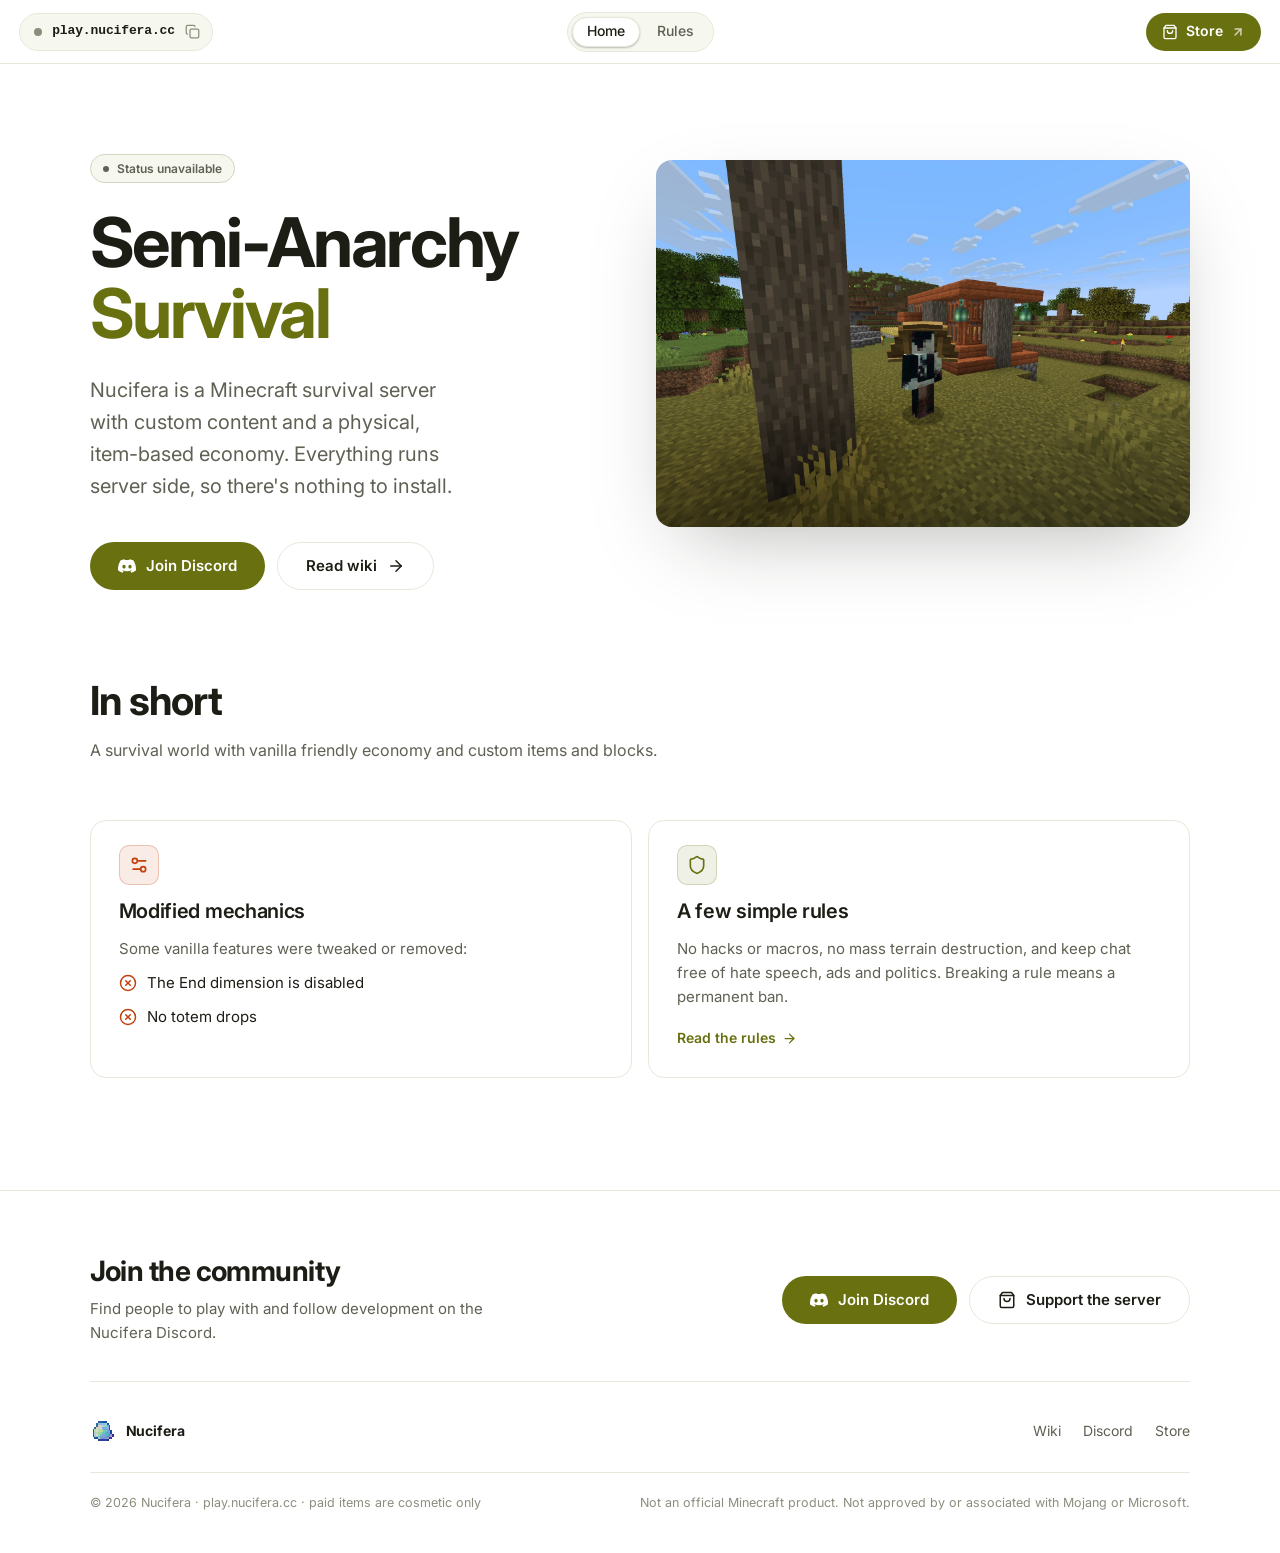
==== index.html @ 4e9f2fb1 "fixed css and js directories" ====
<!DOCTYPE html>
<html lang="en">
<head>
  <meta charset="utf-8">
  <meta name="viewport" content="width=device-width, initial-scale=1">
  <title>Nucifera | Semi-anarchy survival Minecraft server</title>
  <meta name="description" content="Nucifera is a survival semi-anarchy Minecraft server with custom content and a physical item based economy. Join at play.nucifera.cc">
  <meta name="theme-color" media="(prefers-color-scheme: dark)" content="#0b0b0b">
  <meta name="theme-color" media="(prefers-color-scheme: light)" content="#ffffff">
  <meta property="og:title" content="Nucifera | Semi-anarchy survival">
  <meta property="og:description" content="Survival semi-anarchy server with custom content and physical item based economy. play.nucifera.cc">
  <meta property="og:type" content="website">
  <meta property="og:image" content="assets/img/banner.jpg">
  <meta name="twitter:card" content="summary_large_image">
  <link rel="icon" type="image/png" href="assets/img/favicon.png">
  <link rel="preconnect" href="https://fonts.googleapis.com">
  <link rel="preconnect" href="https://fonts.gstatic.com" crossorigin>
  <link rel="stylesheet" href="https://fonts.googleapis.com/css2?family=Inter:wght@400;500;600;700&display=swap">
  <link rel="stylesheet" href="style.css">
</head>
<body>
  <a class="skip-link" href="#main">Skip to content</a>

  <header class="nav">
    <div class="nav-inner">
      <div class="nav-left">
        <button class="ip-btn" type="button" data-copy-ip aria-label="Copy server IP: play.nucifera.cc" title="Click to copy">
          <span class="status-dot" data-server-state aria-hidden="true"></span>
          <span>play.nucifera.cc</span>
          <svg class="icon copy-icon" data-icon-copy viewBox="0 0 24 24" fill="none" stroke="currentColor" stroke-width="2" stroke-linecap="round" stroke-linejoin="round" aria-hidden="true"><rect width="14" height="14" x="8" y="8" rx="2"/><path d="M4 16c-1.1 0-2-.9-2-2V4c0-1.1.9-2 2-2h10c1.1 0 2 .9 2 2"/></svg>
          <svg class="icon copy-icon" data-icon-check hidden viewBox="0 0 24 24" fill="none" stroke="currentColor" stroke-width="2.5" stroke-linecap="round" stroke-linejoin="round" aria-hidden="true"><path d="M20 6 9 17l-5-5"/></svg>
        </button>
      </div>
      <nav class="nav-links" aria-label="Main">
        <a href="index.html" aria-current="page">Home</a>
        <a href="rules.html">Rules</a>
      </nav>
      <div class="nav-right">
        <a class="store-btn" href="https://nucifera.craftingstore.net/" target="_blank" rel="noopener" aria-label="Store (opens in a new tab)">
          <svg class="icon" viewBox="0 0 24 24" fill="none" stroke="currentColor" stroke-width="2" stroke-linecap="round" stroke-linejoin="round" aria-hidden="true"><path d="M6 2 3 6v14a2 2 0 0 0 2 2h14a2 2 0 0 0 2-2V6l-3-4Z"/><path d="M3 6h18"/><path d="M16 10a4 4 0 0 1-8 0"/></svg>
          <span class="label">Store</span>
          <svg class="icon ext" viewBox="0 0 24 24" fill="none" stroke="currentColor" stroke-width="2.5" stroke-linecap="round" stroke-linejoin="round" aria-hidden="true"><path d="M7 7h10v10"/><path d="M7 17 17 7"/></svg>
        </a>
        <button class="menu-btn" type="button" data-menu-btn aria-expanded="false" aria-controls="mobile-menu" aria-label="Open menu">
          <svg class="icon icon-open" viewBox="0 0 24 24" fill="none" stroke="currentColor" stroke-width="2" stroke-linecap="round" aria-hidden="true"><path d="M4 6h16M4 12h16M4 18h16"/></svg>
          <svg class="icon icon-close" viewBox="0 0 24 24" fill="none" stroke="currentColor" stroke-width="2" stroke-linecap="round" aria-hidden="true"><path d="M18 6 6 18M6 6l12 12"/></svg>
        </button>
      </div>
    </div>
    <nav class="mobile-menu" id="mobile-menu" aria-label="Main" hidden>
      <a href="index.html" aria-current="page">Home</a>
      <a href="rules.html">Rules</a>
      <a href="https://nucifera.craftingstore.net/" target="_blank" rel="noopener">Store <svg class="icon" viewBox="0 0 24 24" fill="none" stroke="currentColor" stroke-width="2.5" stroke-linecap="round" stroke-linejoin="round" aria-hidden="true"><path d="M7 7h10v10"/><path d="M7 17 17 7"/></svg></a>
    </nav>
  </header>

  <main id="main">
    <!-- ============ hero ============ -->
    <section class="hero">
      <div class="grid-bg" aria-hidden="true"></div>
      <div class="hero-inner">
        <div class="hero-copy">
          <span class="badge" data-server-state>
            <span class="dot" aria-hidden="true"></span>
            <span data-status-text>Checking server…</span>
          </span>
          <h1 class="display">
            <span>Semi-Anarchy</span>
            <span class="accent">Survival</span>
          </h1>
          <p class="lead">Nucifera is a Minecraft survival server with custom content and a physical, item-based economy. Everything runs server side, so there's nothing to install.</p>
          <div class="btn-row">
            <a class="btn btn-primary" href="https://discord.gg/Tu2tSyAsXm" target="_blank" rel="noopener">
              <svg class="icon" viewBox="0 0 24 24" fill="currentColor" aria-hidden="true"><path d="M20.317 4.37a19.79 19.79 0 0 0-4.885-1.515.074.074 0 0 0-.079.037c-.21.375-.444.865-.608 1.25a18.27 18.27 0 0 0-5.487 0 12.64 12.64 0 0 0-.617-1.25.077.077 0 0 0-.079-.037A19.74 19.74 0 0 0 3.677 4.37a.07.07 0 0 0-.032.027C.533 9.046-.32 13.58.099 18.057a.082.082 0 0 0 .031.057 19.9 19.9 0 0 0 5.993 3.03.078.078 0 0 0 .084-.028 14.1 14.1 0 0 0 1.226-1.994.076.076 0 0 0-.041-.106 13.1 13.1 0 0 1-1.872-.892.077.077 0 0 1-.008-.128c.126-.094.252-.192.372-.291a.074.074 0 0 1 .078-.01c3.928 1.793 8.18 1.793 12.062 0a.074.074 0 0 1 .078.009c.12.1.246.198.373.292a.077.077 0 0 1-.006.127 12.3 12.3 0 0 1-1.873.892.077.077 0 0 0-.041.107c.36.698.772 1.362 1.225 1.993a.076.076 0 0 0 .084.029 19.84 19.84 0 0 0 6.002-3.03.077.077 0 0 0 .032-.054c.5-5.177-.838-9.674-3.549-13.66a.061.061 0 0 0-.031-.03ZM8.02 15.33c-1.183 0-2.157-1.085-2.157-2.419 0-1.333.956-2.419 2.157-2.419 1.21 0 2.176 1.096 2.157 2.42 0 1.333-.956 2.418-2.157 2.418Zm7.975 0c-1.183 0-2.157-1.085-2.157-2.419 0-1.333.955-2.419 2.157-2.419 1.21 0 2.176 1.096 2.157 2.42 0 1.333-.946 2.418-2.157 2.418Z"/></svg>
              Join Discord
            </a>
            <a class="btn btn-outline" href="https://nucifera.gitbook.io/nucifera">
              Read wiki
              <svg class="icon" viewBox="0 0 24 24" fill="none" stroke="currentColor" stroke-width="2" stroke-linecap="round" stroke-linejoin="round" aria-hidden="true"><path d="M5 12h14"/><path d="m12 5 7 7-7 7"/></svg>
            </a>
          </div>
        </div>

        <div class="hero-visual">
          <figure class="shot">
            <img src="assets/img/glider-showcase.jpg" width="1600" height="783" fetchpriority="high" alt="Custom Nucifera blocks on a grassy hillside: opal ore, a trading portal and mossy logs">
          </figure>
        </div>
      </div>
    </section>

    <!-- ============ explore ============ -->
    <section class="section" style="padding-top:0">
      <div class="container">
        <div class="section-head left">
          <h2>In short</h2>
          <p>A survival world with vanilla friendly economy and custom items and blocks.</p>
        </div>

        <div class="bento">
          <div class="card feature">
            <div class="feature-body">
              <span class="icon-tile danger">
                <svg class="icon" viewBox="0 0 24 24" fill="none" stroke="currentColor" stroke-width="2" stroke-linecap="round" stroke-linejoin="round" aria-hidden="true"><path d="M20 7h-9"/><path d="M14 17H5"/><circle cx="17" cy="17" r="3"/><circle cx="7" cy="7" r="3"/></svg>
              </span>
              <h3>Modified mechanics</h3>
              <p>Some vanilla features were tweaked or removed:</p>
              <ul class="check-list bad">
                <li><svg class="icon" viewBox="0 0 24 24" fill="none" stroke="currentColor" stroke-width="2" stroke-linecap="round" stroke-linejoin="round" aria-hidden="true"><circle cx="12" cy="12" r="10"/><path d="m15 9-6 6"/><path d="m9 9 6 6"/></svg>The End dimension is disabled</li>
                <li><svg class="icon" viewBox="0 0 24 24" fill="none" stroke="currentColor" stroke-width="2" stroke-linecap="round" stroke-linejoin="round" aria-hidden="true"><circle cx="12" cy="12" r="10"/><path d="m15 9-6 6"/><path d="m9 9 6 6"/></svg>No totem drops</li>
              </ul>
            </div>
          </div>

          <a class="card feature" href="rules.html">
            <div class="feature-body">
              <span class="icon-tile">
                <svg class="icon" viewBox="0 0 24 24" fill="none" stroke="currentColor" stroke-width="2" stroke-linecap="round" stroke-linejoin="round" aria-hidden="true"><path d="M20 13c0 5-3.5 7.5-7.66 8.95a1 1 0 0 1-.67-.01C7.5 20.5 4 18 4 13V6a1 1 0 0 1 1-1c2 0 4.5-1.2 6.24-2.72a1.17 1.17 0 0 1 1.52 0C14.51 3.81 17 5 19 5a1 1 0 0 1 1 1z"/></svg>
              </span>
              <h3>A few simple rules</h3>
              <p>No hacks or macros, no mass terrain destruction, and keep chat free of hate speech, ads and politics. Breaking a rule means a permanent ban.</p>
              <span class="text-link">Read the rules <svg class="icon" viewBox="0 0 24 24" fill="none" stroke="currentColor" stroke-width="2" stroke-linecap="round" stroke-linejoin="round" aria-hidden="true"><path d="M5 12h14"/><path d="m12 5 7 7-7 7"/></svg></span>
            </div>
          </a>
        </div>
      </div>
    </section>

  </main>

  <footer class="footer">
    <div class="container">
      <div class="footer-cta">
        <div class="footer-cta-copy">
          <h2>Join the community</h2>
          <p>Find people to play with and follow development on the Nucifera Discord.</p>
        </div>
        <div class="btn-row">
          <a class="btn btn-primary" href="https://discord.gg/Tu2tSyAsXm" target="_blank" rel="noopener">
            <svg class="icon" viewBox="0 0 24 24" fill="currentColor" aria-hidden="true"><path d="M20.317 4.37a19.79 19.79 0 0 0-4.885-1.515.074.074 0 0 0-.079.037c-.21.375-.444.865-.608 1.25a18.27 18.27 0 0 0-5.487 0 12.64 12.64 0 0 0-.617-1.25.077.077 0 0 0-.079-.037A19.74 19.74 0 0 0 3.677 4.37a.07.07 0 0 0-.032.027C.533 9.046-.32 13.58.099 18.057a.082.082 0 0 0 .031.057 19.9 19.9 0 0 0 5.993 3.03.078.078 0 0 0 .084-.028 14.1 14.1 0 0 0 1.226-1.994.076.076 0 0 0-.041-.106 13.1 13.1 0 0 1-1.872-.892.077.077 0 0 1-.008-.128c.126-.094.252-.192.372-.291a.074.074 0 0 1 .078-.01c3.928 1.793 8.18 1.793 12.062 0a.074.074 0 0 1 .078.009c.12.1.246.198.373.292a.077.077 0 0 1-.006.127 12.3 12.3 0 0 1-1.873.892.077.077 0 0 0-.041.107c.36.698.772 1.362 1.225 1.993a.076.076 0 0 0 .084.029 19.84 19.84 0 0 0 6.002-3.03.077.077 0 0 0 .032-.054c.5-5.177-.838-9.674-3.549-13.66a.061.061 0 0 0-.031-.03ZM8.02 15.33c-1.183 0-2.157-1.085-2.157-2.419 0-1.333.956-2.419 2.157-2.419 1.21 0 2.176 1.096 2.157 2.42 0 1.333-.956 2.418-2.157 2.418Zm7.975 0c-1.183 0-2.157-1.085-2.157-2.419 0-1.333.955-2.419 2.157-2.419 1.21 0 2.176 1.096 2.157 2.42 0 1.333-.946 2.418-2.157 2.418Z"/></svg>
            Join Discord
          </a>
          <a class="btn btn-outline" href="https://nucifera.craftingstore.net/" target="_blank" rel="noopener">
            <svg class="icon" viewBox="0 0 24 24" fill="none" stroke="currentColor" stroke-width="2" stroke-linecap="round" stroke-linejoin="round" aria-hidden="true"><path d="M6 2 3 6v14a2 2 0 0 0 2 2h14a2 2 0 0 0 2-2V6l-3-4Z"/><path d="M3 6h18"/><path d="M16 10a4 4 0 0 1-8 0"/></svg>
            Support the server
          </a>
        </div>
      </div>
      <div class="footer-top">
        <a class="brand" href="index.html"><img class="pixel" src="assets/img/logo-160.png" width="26" height="26" alt="">Nucifera</a>
        <nav class="footer-links" aria-label="Footer">
          <a href="https://nucifera.gitbook.io/nucifera" target="_blank" rel="noopener">Wiki</a>
          <a href="https://discord.gg/Tu2tSyAsXm" target="_blank" rel="noopener">Discord</a>
          <a href="https://nucifera.craftingstore.net/" target="_blank" rel="noopener">Store</a>
        </nav>
      </div>
      <div class="footer-bottom">
        <span>© <span data-year>2026</span> Nucifera · play.nucifera.cc · paid items are cosmetic only</span>
        <span>Not an official Minecraft product. Not approved by or associated with Mojang or Microsoft.</span>
      </div>
    </div>
  </footer>

  <script src="script.js" defer></script>
</body>
</html>
---- style.css ----
/* ==========================================================================
   Nucifera — site styles
   Layout language from mangowm.github.io (Fumadocs), palette from the
   Nucifera GitBook wiki (dark: mint #70E6AC, light: blue #346DDB).
   ========================================================================== */

:root {
  color-scheme: dark;

  --bg: #0b0b0b;
  --bg-elev: #111111;
  --card: #131313;
  --muted: #1a1a1a;
  --muted-2: #222222;
  --border: #262626;
  --border-strong: #383838;
  --fg: #ececec;
  --fg-muted: #a3a3a3;
  --fg-subtle: #6e6e6e;

  --primary: #dce670;
  --primary-strong: #aebc3c;
  --primary-fg: #15170a;
  --primary-rgb: 220 230 112;
  --online: #cfe35c;
  --danger: #f4736b;
  --danger-rgb: 244 115 107;

  --radius-sm: 8px;
  --radius: 12px;
  --radius-lg: 16px;
  --nav-h: 64px;
  /* one page margin: used for the left/right gap AND the gap under the navbar,
     so the top and left margins are always identical */
  --page-margin: clamp(20px, 7vw, 104px);
  /* navbar hugs the screen edges, independent of the page margin */
  --nav-padding: clamp(12px, 1.5vw, 24px);
  --gutter: var(--page-margin);
  --shadow: 0 1px 2px rgb(0 0 0 / 0.4), 0 12px 32px -16px rgb(0 0 0 / 0.7);
  --shadow-lg: 0 30px 80px -30px rgb(0 0 0 / 0.8);

  --font-sans: "Inter", ui-sans-serif, system-ui, -apple-system, "Segoe UI", Roboto, sans-serif;
  --font-mono: ui-monospace, SFMono-Regular, Menlo, Monaco, Consolas, "Liberation Mono", monospace;
}

@media (prefers-color-scheme: light) {
  :root {
    color-scheme: light;

    --bg: #ffffff;
    --bg-elev: #fcfcf8;
    --card: #ffffff;
    --muted: #f6f7ef;
    --muted-2: #edf0de;
    --border: #e6e8d9;
    --border-strong: #d2d6c0;
    --fg: #1c1e16;
    --fg-muted: #5e6153;
    --fg-subtle: #8b8e7e;

    /* #dce670 on white is unreadable (1.4:1), so light mode uses a deeper
       shade of the same hue for text and keeps the bright tone for dark mode */
    --primary: #687010;
    --primary-strong: #4f5609;
    --primary-fg: #ffffff;
    --primary-rgb: 104 112 16;
    --online: #7d8f14;
    --danger: #c2410c;
    --danger-rgb: 194 65 12;

    --shadow: 0 1px 2px rgb(28 30 22 / 0.06), 0 12px 32px -16px rgb(28 30 22 / 0.18);
    --shadow-lg: 0 30px 80px -30px rgb(28 30 22 / 0.35);
  }
}

/* ---------- base ---------- */

*,
*::before,
*::after { box-sizing: border-box; }

html {
  -webkit-text-size-adjust: 100%;
  scroll-behavior: smooth;
  scroll-padding-top: calc(var(--nav-h) + 24px);
}

body {
  margin: 0;
  min-height: 100vh;
  display: flex;
  flex-direction: column;
  background: var(--bg);
  color: var(--fg);
  font-family: var(--font-sans);
  font-size: 16px;
  line-height: 1.6;
  -webkit-font-smoothing: antialiased;
  -moz-osx-font-smoothing: grayscale;
}

main { flex: 1; }

img, video { display: block; max-width: 100%; height: auto; }
a { color: inherit; text-decoration: none; }
button { font: inherit; color: inherit; cursor: pointer; background: none; border: 0; padding: 0; }
h1, h2, h3, h4, p, ul, ol, figure { margin: 0; }
ul, ol { padding: 0; list-style: none; }
[hidden] { display: none !important; }

::selection { background: rgb(var(--primary-rgb) / 0.3); }

:focus-visible {
  outline: 2px solid var(--primary);
  outline-offset: 2px;
  border-radius: 6px;
}

.sr-only {
  position: absolute; width: 1px; height: 1px; padding: 0; margin: -1px;
  overflow: hidden; clip: rect(0 0 0 0); white-space: nowrap; border: 0;
}

.skip-link {
  position: absolute; left: 16px; top: -48px; z-index: 100;
  padding: 8px 14px; border-radius: var(--radius-sm);
  background: var(--primary); color: var(--primary-fg); font-weight: 600;
}
.skip-link:focus { top: 12px; }

.icon { width: 1em; height: 1em; flex-shrink: 0; }

.container {
  width: 100%;
  max-width: calc(1200px + 2 * var(--page-margin));
  margin-inline: 0;
  padding-inline: var(--page-margin);
}

.pixel { image-rendering: pixelated; image-rendering: crisp-edges; }
.mono { font-family: var(--font-mono); }
.accent { color: var(--primary); }

/* grid background — mango's .grid-bg */
.grid-bg {
  position: absolute;
  inset: 0;
  pointer-events: none;
}
.grid-bg.radial {
  opacity: 0.5;
  -webkit-mask-image: radial-gradient(ellipse at center, #000 20%, transparent 70%);
  mask-image: radial-gradient(ellipse at center, #000 20%, transparent 70%);
}

/* ---------- navbar ---------- */

.nav {
  position: sticky;
  top: 0;
  z-index: 50;
  height: var(--nav-h);
  border-bottom: 1px solid var(--border);
  background: color-mix(in srgb, var(--bg) 78%, transparent);
  -webkit-backdrop-filter: blur(14px) saturate(1.4);
  backdrop-filter: blur(14px) saturate(1.4);
}

.nav-inner {
  height: 100%;
  max-width: none;
  margin-inline: 0;
  padding-inline: var(--nav-padding);
  display: grid;
  grid-template-columns: 1fr auto 1fr;
  align-items: center;
  gap: 16px;
}

.nav-left { justify-self: start; min-width: 0; }
.nav-right { justify-self: end; display: flex; align-items: center; gap: 8px; }

.ip-btn {
  display: inline-flex;
  align-items: center;
  gap: 10px;
  height: 38px;
  padding: 0 12px 0 14px;
  border-radius: 999px;
  border: 1px solid var(--border);
  background: var(--muted);
  font-family: var(--font-mono);
  font-size: 13px;
  font-weight: 600;
  letter-spacing: -0.01em;
  white-space: nowrap;
  transition: border-color 0.15s, background-color 0.15s;
}
.ip-btn:hover { border-color: rgb(var(--primary-rgb) / 0.45); background: var(--muted-2); }
.ip-btn .copy-icon { color: var(--fg-subtle); transition: color 0.15s; width: 15px; height: 15px; }
.ip-btn:hover .copy-icon,
.ip-btn.copied .copy-icon { color: var(--primary); }

.status-dot {
  position: relative;
  width: 8px;
  height: 8px;
  border-radius: 50%;
  background: var(--fg-subtle);
  flex-shrink: 0;
}
[data-state="online"] .status-dot,
.status-dot[data-state="online"] { background: var(--online); }
[data-state="offline"] .status-dot,
.status-dot[data-state="offline"] { background: var(--danger); }
.status-dot[data-state="online"]::after {
  content: "";
  position: absolute;
  inset: 0;
  border-radius: 50%;
  background: inherit;
  animation: ping 2s cubic-bezier(0, 0, 0.2, 1) infinite;
}
@keyframes ping { 75%, 100% { transform: scale(2.4); opacity: 0; } }

.nav-links {
  display: flex;
  align-items: center;
  gap: 2px;
  padding: 4px;
  border: 1px solid var(--border);
  border-radius: 999px;
  background: var(--muted);
}
.nav-links a {
  display: inline-flex;
  align-items: center;
  height: 30px;
  padding: 0 14px;
  border-radius: 999px;
  border: 1px solid transparent;
  font-size: 14px;
  font-weight: 500;
  color: var(--fg-muted);
  white-space: nowrap;
  transition: color 0.15s, background-color 0.15s;
}
.nav-links a:hover { color: var(--fg); }
.nav-links a[aria-current="page"] {
  color: var(--fg);
  background: var(--bg);
  border-color: var(--border);
  box-shadow: 0 1px 2px rgb(0 0 0 / 0.25);
}

.store-btn {
  display: inline-flex;
  align-items: center;
  gap: 8px;
  height: 38px;
  padding: 0 16px;
  border-radius: 999px;
  background: var(--primary);
  color: var(--primary-fg);
  font-size: 14px;
  font-weight: 600;
  white-space: nowrap;
  transition: opacity 0.15s;
}
.store-btn:hover { opacity: 0.9; }
.store-btn .icon { width: 16px; height: 16px; }
.store-btn .ext { width: 14px; height: 14px; opacity: 0.7; }

.menu-btn {
  display: none;
  width: 38px;
  height: 38px;
  border-radius: 999px;
  border: 1px solid var(--border);
  background: var(--muted);
  align-items: center;
  justify-content: center;
}
.menu-btn .icon { width: 18px; height: 18px; }
.menu-btn .icon-close { display: none; }
.menu-btn[aria-expanded="true"] .icon-open { display: none; }
.menu-btn[aria-expanded="true"] .icon-close { display: block; }

.mobile-menu {
  position: absolute;
  top: 100%;
  left: 0;
  right: 0;
  padding: 12px var(--nav-padding) 20px;
  border-bottom: 1px solid var(--border);
  background: var(--bg);
  box-shadow: var(--shadow-lg);
}
.mobile-menu a {
  display: flex;
  align-items: center;
  justify-content: space-between;
  padding: 14px 4px;
  border-bottom: 1px solid var(--border);
  font-weight: 500;
  color: var(--fg-muted);
}
.mobile-menu a:last-child { border-bottom: 0; }
.mobile-menu a[aria-current="page"] { color: var(--primary); }
.mobile-menu .icon { width: 16px; height: 16px; opacity: 0.6; }

@media (max-width: 920px) {
  .nav-inner { grid-template-columns: 1fr auto; }
  .nav-links { display: none; }
  .menu-btn { display: inline-flex; }
}
@media (max-width: 440px) {
  .store-btn { width: 38px; padding: 0; justify-content: center; }
  .store-btn .label,
  .store-btn .ext { display: none; }
  .ip-btn { padding: 0 10px 0 12px; gap: 8px; font-size: 12.5px; }
}

/* ---------- buttons, badges ---------- */

.btn {
  display: inline-flex;
  align-items: center;
  justify-content: center;
  gap: 10px;
  height: 48px;
  padding: 0 28px;
  border-radius: 999px;
  font-size: 15px;
  font-weight: 600;
  white-space: nowrap;
  transition: opacity 0.15s, background-color 0.15s, border-color 0.15s;
}
.btn .icon { width: 18px; height: 18px; }
.btn-primary {
  background: var(--primary);
  color: var(--primary-fg);
}
.btn-primary:hover { opacity: 0.9; }
.btn-outline {
  border: 1px solid var(--border);
  background: color-mix(in srgb, var(--bg) 60%, transparent);
  -webkit-backdrop-filter: blur(12px);
  backdrop-filter: blur(12px);
}
.btn-outline:hover { background: var(--muted); border-color: var(--border-strong); }

.btn-row { display: flex; flex-wrap: wrap; gap: 12px; }

.badge {
  display: inline-flex;
  align-items: center;
  gap: 8px;
  padding: 4px 12px;
  border-radius: 999px;
  border: 1px solid rgb(var(--primary-rgb) / 0.3);
  background: rgb(var(--primary-rgb) / 0.1);
  color: var(--primary);
  font-size: 12px;
  font-weight: 600;
  line-height: 1.6;
}
.badge .dot { width: 6px; height: 6px; border-radius: 50%; background: currentColor; }
.badge[data-state="offline"],
.badge[data-state="error"] {
  border-color: var(--border-strong);
  background: var(--muted);
  color: var(--fg-muted);
}
.badge[data-state="offline"] .dot { background: var(--danger); }

.eyebrow {
  display: inline-flex;
  align-items: center;
  gap: 8px;
  font-size: 12px;
  font-weight: 700;
  letter-spacing: 0.08em;
  text-transform: uppercase;
  color: var(--primary);
}

.text-link {
  display: inline-flex;
  align-items: center;
  gap: 6px;
  color: var(--primary);
  font-weight: 600;
  font-size: 14px;
}
.text-link .icon { width: 15px; height: 15px; transition: transform 0.15s; }
.text-link:hover .icon { transform: translateX(3px); }
.inline-link { color: var(--primary); text-decoration: underline; text-underline-offset: 3px; text-decoration-color: rgb(var(--primary-rgb) / 0.4); }
.inline-link:hover { text-decoration-color: var(--primary); }

kbd, code {
  font-family: var(--font-mono);
  font-size: 0.88em;
  padding: 2px 6px;
  border-radius: 6px;
  border: 1px solid var(--border);
  background: var(--muted);
}

/* ---------- landing hero ---------- */

.hero {
  position: relative;
  overflow: hidden;
  display: flex;
  align-items: flex-start;
  padding-block: var(--page-margin) clamp(48px, 6vw, 80px);
}
.hero + .section { padding-top: clamp(40px, 5vw, 64px); }
.hero-inner {
  position: relative;
  z-index: 1;
  width: 100%;
  max-width: calc(1280px + 2 * var(--page-margin));
  margin-inline: 0;
  padding-inline: var(--page-margin);
  display: grid;
  grid-template-columns: minmax(0, 1fr) minmax(0, 1.08fr);
  align-items: center;
  gap: 72px;
}

.display {
  margin: 24px 0 24px;
  font-size: clamp(2.6rem, 4.6vw + 0.6rem, 4.6rem);
  font-weight: 700;
  line-height: 1.04;
  letter-spacing: -0.035em;
}
.display span { display: block; }

.lead {
  max-width: 34rem;
  font-size: clamp(1.05rem, 0.5vw + 0.95rem, 1.25rem);
  color: var(--fg-muted);
  text-wrap: balance;
}
.hero .btn-row { margin-top: 40px; }

.hero-visual { position: relative; padding-bottom: 56px; }
.shot {
  position: relative;
  overflow: hidden;
  border-radius: var(--radius-lg);
  background: var(--muted);
  box-shadow: var(--shadow-lg);
}
.shot img { width: 100%; height: auto; }
.shot::after {
  content: "";
  position: absolute;
  inset: 0;
  background: linear-gradient(to top, rgb(0 0 0 / 0.45), transparent 45%);
}

/* server list entry — always dark, like the in-game menu */
.server-card {
  position: absolute;
  left: -28px;
  bottom: 0;
  z-index: 2;
  width: min(440px, calc(100% + 28px));
  padding: 14px;
  border-radius: 14px;
  border: 1px solid rgb(255 255 255 / 0.12);
  background: rgb(12 12 12 / 0.82);
  -webkit-backdrop-filter: blur(16px);
  backdrop-filter: blur(16px);
  color: #e8e8e8;
  box-shadow: 0 24px 60px -20px rgb(0 0 0 / 0.8);
}
.server-row {
  display: grid;
  grid-template-columns: 56px minmax(0, 1fr);
  gap: 12px;
  align-items: center;
}
.server-icon {
  width: 56px;
  height: 56px;
  border-radius: 8px;
  background: #1d1d1d;
  border: 1px solid rgb(255 255 255 / 0.08);
}
.server-head {
  display: flex;
  align-items: center;
  justify-content: space-between;
  gap: 12px;
  font-family: var(--font-mono);
  font-size: 14px;
}
.motd { font-family: var(--font-mono); font-size: 14px; line-height: 1.45; min-width: 0; }
.motd div { white-space: nowrap; overflow: hidden; text-overflow: ellipsis; }
.server-meta {
  display: inline-flex;
  align-items: center;
  gap: 8px;
  color: #aaaaaa;
  font-family: var(--font-mono);
  font-size: 13px;
  white-space: nowrap;
}
.ping { display: inline-flex; align-items: flex-end; gap: 2px; height: 12px; }
.ping i { display: block; width: 3px; background: #3a3a3a; }
.ping i:nth-child(1) { height: 3px; }
.ping i:nth-child(2) { height: 5px; }
.ping i:nth-child(3) { height: 7px; }
.ping i:nth-child(4) { height: 9px; }
.ping i:nth-child(5) { height: 12px; }
[data-state="online"] .ping i { background: var(--online); }
[data-state="offline"] .ping i { background: #6b2222; }

.server-card[data-state="offline"] .motd,
.server-card[data-state="error"] .motd { opacity: 0.45; }

.server-players {
  display: flex;
  align-items: center;
  justify-content: space-between;
  gap: 12px;
  margin-top: 12px;
  padding-top: 12px;
  border-top: 1px solid rgb(255 255 255 / 0.08);
}
.players-count { display: flex; align-items: baseline; gap: 8px; }
.players-count strong {
  font-size: 28px;
  font-weight: 700;
  letter-spacing: -0.02em;
  font-variant-numeric: tabular-nums;
  color: #fff;
}
.players-count span { font-size: 13px; color: #9a9a9a; }
.player-list { display: flex; align-items: center; justify-content: flex-end; min-width: 0; }
.player-list img {
  width: 28px;
  height: 28px;
  border-radius: 6px;
  border: 2px solid #111;
  margin-left: -6px;
  background: #222;
}
.player-list .more,
.player-list .empty { font-size: 12.5px; color: #9a9a9a; }
.player-list .more { margin-left: 8px; }
.player-list .empty { text-align: right; }

/* ---------- sections ---------- */

.section { position: relative; padding-block: clamp(72px, 9vw, 112px); }
.section.tight { padding-block: clamp(48px, 6vw, 72px); }
.section-head { max-width: 640px; margin: 0 auto 56px; text-align: center; }
.section-head.left { margin-inline: 0; text-align: left; }
.section-head h2 {
  margin-top: 12px;
  font-size: clamp(1.85rem, 2vw + 1.1rem, 2.5rem);
  font-weight: 700;
  line-height: 1.15;
  letter-spacing: -0.025em;
  text-wrap: balance;
}
.section-head p { margin-top: 14px; color: var(--fg-muted); text-wrap: balance; }

.card {
  position: relative;
  border-radius: var(--radius-lg);
  border: 1px solid var(--border);
  background: var(--card);
}

/* how to join */
.steps { display: grid; grid-template-columns: repeat(3, minmax(0, 1fr)); gap: 16px; }
.step-card { padding: 28px; display: flex; flex-direction: column; gap: 12px; }
.step-card .num {
  font-family: var(--font-mono);
  font-size: 13px;
  font-weight: 600;
  color: var(--primary);
}
.step-card h3 { font-size: 18px; font-weight: 600; letter-spacing: -0.01em; }
.step-card p { color: var(--fg-muted); font-size: 15px; }
.step-card .foot { margin-top: auto; padding-top: 8px; }
.step-card .optional {
  margin-left: 8px;
  padding: 2px 8px;
  border-radius: 999px;
  background: var(--muted);
  border: 1px solid var(--border);
  font-size: 11px;
  font-weight: 600;
  color: var(--fg-muted);
  vertical-align: 2px;
}

.ip-field {
  display: flex;
  align-items: center;
  justify-content: space-between;
  gap: 12px;
  width: 100%;
  height: 46px;
  padding: 0 8px 0 16px;
  border-radius: var(--radius);
  border: 1px solid var(--border);
  background: var(--muted);
  font-family: var(--font-mono);
  font-size: 14px;
  font-weight: 600;
  text-align: left;
  transition: border-color 0.15s;
}
.ip-field:hover { border-color: rgb(var(--primary-rgb) / 0.45); }
.ip-field .chip {
  display: inline-flex;
  align-items: center;
  gap: 6px;
  height: 30px;
  padding: 0 10px;
  border-radius: 8px;
  background: rgb(var(--primary-rgb) / 0.12);
  color: var(--primary);
  font-family: var(--font-sans);
  font-size: 12px;
  font-weight: 700;
  text-transform: uppercase;
  letter-spacing: 0.04em;
}
.ip-field .chip .icon { width: 14px; height: 14px; }

/* explore bento */
.bento { display: grid; grid-template-columns: repeat(2, minmax(0, 1fr)); gap: 16px; }
.feature {
  display: flex;
  flex-direction: column;
  overflow: hidden;
  transition: border-color 0.2s, transform 0.2s;
}
a.feature:hover { border-color: rgb(var(--primary-rgb) / 0.4); }
.feature-media { position: relative; aspect-ratio: 16 / 7; overflow: hidden; background: var(--muted); }
.feature-media img { width: 100%; height: 100%; object-fit: cover; transition: transform 0.5s cubic-bezier(0.2, 0.7, 0.2, 1); }
a.feature:hover .feature-media img { transform: scale(1.04); }
.feature-media::after {
  content: "";
  position: absolute;
  inset: 0;
  background: linear-gradient(to top, var(--card), transparent 60%);
}
.feature-body { padding: 24px 28px 28px; display: flex; flex-direction: column; gap: 10px; flex: 1; }
.feature-body h3 { font-size: 20px; font-weight: 600; letter-spacing: -0.015em; }
.feature-body p { color: var(--fg-muted); font-size: 15px; }
.feature-body .text-link { margin-top: auto; padding-top: 8px; }

.icon-tile {
  display: inline-flex;
  align-items: center;
  justify-content: center;
  width: 40px;
  height: 40px;
  border-radius: 10px;
  border: 1px solid rgb(var(--primary-rgb) / 0.22);
  background: rgb(var(--primary-rgb) / 0.1);
  color: var(--primary);
  flex-shrink: 0;
}
.icon-tile .icon { width: 20px; height: 20px; }
.icon-tile.danger { border-color: rgb(var(--danger-rgb) / 0.25); background: rgb(var(--danger-rgb) / 0.1); color: var(--danger); }

.check-list { display: flex; flex-direction: column; gap: 10px; }
.check-list li { display: flex; align-items: flex-start; gap: 10px; font-size: 15px; }
.check-list .icon { width: 18px; height: 18px; margin-top: 3px; }
.check-list.bad .icon { color: var(--danger); }
.check-list.good .icon { color: var(--primary); }

/* callouts */
.callout {
  display: flex;
  gap: 14px;
  align-items: flex-start;
  padding: 16px 18px;
  border-radius: var(--radius);
  border: 1px solid rgb(var(--primary-rgb) / 0.25);
  background: rgb(var(--primary-rgb) / 0.06);
  font-size: 15px;
}
.callout > .icon { width: 20px; height: 20px; margin-top: 2px; color: var(--primary); }
.callout strong { display: block; font-weight: 600; margin-bottom: 2px; }
.callout p { color: var(--fg-muted); }
.callout.danger { border-color: rgb(var(--danger-rgb) / 0.3); background: rgb(var(--danger-rgb) / 0.07); }
.callout.danger > .icon { color: var(--danger); }

/* ---------- page header (sub pages) ---------- */

.page-hero {
  position: relative;
  overflow: hidden;
  padding-block: var(--page-margin) clamp(48px, 6vw, 72px);
  border-bottom: 1px solid var(--border);
}
.page-hero-inner {
  position: relative;
  z-index: 1;
  display: grid;
  grid-template-columns: minmax(0, 1fr) auto;
  align-items: center;
  gap: 48px;
}
.page-hero .display { font-size: clamp(2.4rem, 4vw + 0.8rem, 4rem); margin-block: 20px; }
.page-hero .lead { max-width: 40rem; }
.page-hero .chips { display: flex; flex-wrap: wrap; gap: 8px; margin-top: 28px; }
.chip-link {
  display: inline-flex;
  align-items: center;
  gap: 8px;
  height: 34px;
  padding: 0 14px;
  border-radius: 999px;
  border: 1px solid var(--border);
  background: var(--muted);
  font-size: 13.5px;
  font-weight: 500;
  color: var(--fg-muted);
  transition: color 0.15s, border-color 0.15s;
}
.chip-link:hover { color: var(--fg); border-color: var(--border-strong); }
.chip-link .icon { width: 15px; height: 15px; color: var(--primary); }

.opal-hero {
  position: relative;
  width: clamp(160px, 22vw, 260px);
  aspect-ratio: 1;
  display: grid;
  place-items: center;
}
.opal-hero img { position: relative; width: 78%; animation: bob 5s ease-in-out infinite; }
@keyframes bob { 50% { transform: translateY(-10px); } }

/* ---------- economy ---------- */

.split { display: grid; grid-template-columns: minmax(0, 1.7fr) minmax(0, 1fr); gap: 16px; }
.frame {
  position: relative;
  overflow: hidden;
  border-radius: var(--radius);
  border: 1px solid var(--border);
  background: var(--muted);
}
.frame img, .frame video { width: 100%; height: 100%; object-fit: cover; }
.frame.contain img { object-fit: contain; padding: 4%; }
.frame.natural img { height: auto; }
.frame.natural.contain img { padding: 0; }
.frame figcaption,
.caption {
  font-size: 13px;
  color: var(--fg-subtle);
}
.frame figcaption {
  position: absolute;
  left: 12px;
  bottom: 10px;
  padding: 3px 10px;
  border-radius: 999px;
  background: rgb(0 0 0 / 0.6);
  color: #e6e6e6;
  font-size: 12px;
  font-weight: 500;
  -webkit-backdrop-filter: blur(6px);
  backdrop-filter: blur(6px);
}

.depth-card { padding: 24px; display: flex; flex-direction: column; gap: 18px; }
.depth-card h3 { font-size: 17px; font-weight: 600; }
.depth {
  position: relative;
  flex: 1;
  min-height: 250px;
  display: grid;
  grid-template-columns: 44px minmax(0, 1fr);
  gap: 16px;
}
.depth-track {
  position: relative;
  border-radius: 10px;
  overflow: hidden;
  border: 1px solid var(--border);
  background:
    repeating-linear-gradient(to bottom, transparent 0 11px, rgb(0 0 0 / 0.12) 11px 12px),
    linear-gradient(to bottom, #7d7d7d 0%, #636363 12%, #4a4a4f 14%, #3b3b40 96%, #1c1c1c 96%);
}
.depth-band {
  position: absolute;
  left: 0;
  right: 0;
  /* Y -32 … -63 on a 0 … -64 scale */
  top: 50%;
  bottom: 1.5625%;
  background: rgb(var(--primary-rgb) / 0.45);
  box-shadow: inset 0 0 0 2px rgb(var(--primary-rgb) / 0.9);
}
.depth-best {
  position: absolute;
  left: -4px;
  right: -4px;
  top: 75%;
  height: 3px;
  margin-top: -1.5px;
  background: #fff;
}
.depth-labels { position: relative; font-size: 13px; }
.depth-labels > span {
  position: absolute;
  left: 0;
  transform: translateY(-50%);
  white-space: nowrap;
  color: var(--fg-muted);
  font-variant-numeric: tabular-nums;
}
.depth-labels .mono { font-weight: 600; color: var(--fg); margin-right: 6px; }
.depth-labels .best { color: var(--primary); font-weight: 600; }
.depth-labels .best .mono { color: var(--primary); }

.facts { display: grid; grid-template-columns: repeat(3, minmax(0, 1fr)); gap: 16px; margin-top: 16px; }
.fact { padding: 24px; display: flex; flex-direction: column; gap: 10px; }
.fact .big {
  font-size: 30px;
  font-weight: 700;
  letter-spacing: -0.03em;
  line-height: 1.1;
}
.fact h3 { font-size: 16px; font-weight: 600; }
.fact p { color: var(--fg-muted); font-size: 14.5px; }

.uses { display: grid; grid-template-columns: repeat(3, minmax(0, 1fr)); gap: 16px; }
.use { padding: 24px; display: flex; flex-direction: column; gap: 12px; }
.use h3 { font-size: 17px; font-weight: 600; margin-top: 4px; }
.use p { color: var(--fg-muted); font-size: 15px; }

.tools { display: grid; grid-template-columns: minmax(0, 1fr) minmax(0, 1.25fr); gap: 16px; align-items: stretch; }
.tools-copy { padding: 28px; display: flex; flex-direction: column; gap: 16px; }
.tools-copy h3 { font-size: 20px; font-weight: 600; letter-spacing: -0.015em; }
.tools-copy p { color: var(--fg-muted); }
.tools-media { padding: 16px; display: flex; flex-direction: column; gap: 14px; }

.progress-demo {
  margin-top: auto;
  padding: 16px;
  border-radius: var(--radius);
  border: 1px solid var(--border);
  background: var(--muted);
}
.progress-demo .row {
  display: flex;
  align-items: center;
  justify-content: space-between;
  gap: 10px;
  font-size: 13px;
  font-weight: 600;
  color: var(--fg-muted);
}
.progress-demo .row img { width: 22px; height: 22px; }
.progress-demo .row span { display: inline-flex; align-items: center; gap: 8px; }
.progress-track {
  position: relative;
  height: 10px;
  margin-top: 12px;
  border-radius: 999px;
  overflow: hidden;
  background: var(--muted-2);
  border: 1px solid var(--border);
}
.progress-fill {
  position: absolute;
  inset: 0 auto 0 0;
  width: 64%;
  border-radius: inherit;
  background: linear-gradient(90deg, var(--primary-strong), var(--primary));
  animation: fill 4.5s cubic-bezier(0.5, 0, 0.3, 1) infinite;
}
@keyframes fill {
  0% { width: 0; }
  80% { width: 100%; opacity: 1; }
  92% { width: 100%; opacity: 0; }
  100% { width: 0; opacity: 0; }
}

/* ---------- tabs (segmented, like mango's layout toggle) ---------- */

.tabs {
  display: inline-flex;
  flex-wrap: wrap;
  gap: 2px;
  padding: 4px;
  border-radius: var(--radius);
  border: 1px solid var(--border);
  background: var(--muted);
}
.tab {
  display: inline-flex;
  align-items: center;
  gap: 6px;
  height: 30px;
  padding: 0 12px;
  border-radius: var(--radius-sm);
  border: 1px solid transparent;
  font-size: 13px;
  font-weight: 500;
  color: var(--fg-muted);
  white-space: nowrap;
  transition: color 0.15s, background-color 0.15s;
}
.tab:hover { color: var(--fg); }
.tab[aria-selected="true"] {
  color: var(--fg);
  background: var(--bg);
  border-color: var(--border);
  box-shadow: 0 1px 2px rgb(0 0 0 / 0.25);
}
.tab-panel { animation: fade 0.25s ease; }
@keyframes fade { from { opacity: 0; } }

/* ---------- docs layout (custom content) ---------- */

.docs {
  display: grid;
  grid-template-columns: 210px minmax(0, 1fr);
  gap: 64px;
  padding-block: 56px 96px;
}
.toc {
  position: sticky;
  top: calc(var(--nav-h) + 32px);
  align-self: start;
}
.toc-title {
  margin-bottom: 14px;
  font-size: 12px;
  font-weight: 700;
  letter-spacing: 0.08em;
  text-transform: uppercase;
  color: var(--fg-subtle);
}
.toc ol { border-left: 1px solid var(--border); }
.toc a {
  display: block;
  margin-left: -1px;
  padding: 6px 0 6px 16px;
  border-left: 1px solid transparent;
  font-size: 14px;
  color: var(--fg-muted);
  transition: color 0.15s, border-color 0.15s;
}
.toc a:hover { color: var(--fg); }
.toc a.active { color: var(--primary); border-left-color: var(--primary); }
.toc ol ol { border-left: 0; }
.toc ol ol a { padding-left: 30px; font-size: 13px; }

.doc-section { padding-bottom: 72px; margin-bottom: 72px; border-bottom: 1px solid var(--border); }
.doc-section:last-child { border-bottom: 0; margin-bottom: 0; padding-bottom: 0; }
.doc-head { display: flex; gap: 16px; align-items: flex-start; margin-bottom: 32px; }
.doc-head h2 { font-size: clamp(1.6rem, 1.2vw + 1.1rem, 2rem); font-weight: 700; letter-spacing: -0.025em; line-height: 1.2; }
.doc-head p { margin-top: 6px; color: var(--fg-muted); }
.doc-head .icon-tile { margin-top: 2px; }

.stack { display: flex; flex-direction: column; gap: 16px; }

.item { overflow: hidden; }
.item-head {
  display: flex;
  flex-wrap: wrap;
  align-items: flex-start;
  justify-content: space-between;
  gap: 12px 20px;
  padding: 22px 24px 18px;
}
.item-head h3 { font-size: 18px; font-weight: 600; letter-spacing: -0.01em; }
.item-head p { margin-top: 4px; color: var(--fg-muted); font-size: 15px; max-width: 34rem; }
.item-media { padding: 0 12px 12px; }
.item-media .frame { aspect-ratio: 16 / 9; }
.item-note { padding: 0 24px 22px; color: var(--fg-muted); font-size: 15px; }
.tab-panel .item-note { padding: 16px 12px 4px; }

.two-col { display: grid; grid-template-columns: repeat(2, minmax(0, 1fr)); gap: 16px; }
.media-card { padding: 12px; display: flex; flex-direction: column; gap: 12px; }
.media-card .caption { padding: 0 6px 4px; }

.portal-grid { display: grid; grid-template-columns: repeat(2, minmax(0, 1fr)); gap: 16px; }
.prose-card { padding: 24px; display: flex; flex-direction: column; gap: 12px; }
.prose-card h3 { font-size: 17px; font-weight: 600; }
.prose-card p { color: var(--fg-muted); font-size: 15px; }

@media (max-width: 960px) {
  .docs { grid-template-columns: minmax(0, 1fr); gap: 0; padding-top: 0; }
  .toc {
    top: var(--nav-h);
    z-index: 20;
    margin-inline: calc(var(--gutter) * -1);
    margin-bottom: 40px;
    padding: 10px var(--gutter);
    border-bottom: 1px solid var(--border);
    background: color-mix(in srgb, var(--bg) 88%, transparent);
    -webkit-backdrop-filter: blur(14px);
    backdrop-filter: blur(14px);
    overflow-x: auto;
    scrollbar-width: none;
  }
  .toc::-webkit-scrollbar { display: none; }
  .toc-title { display: none; }
  .toc ol { display: flex; gap: 6px; border-left: 0; }
  .toc ol ol { display: none; }
  .toc a {
    margin: 0;
    padding: 6px 14px;
    border: 1px solid var(--border);
    border-radius: 999px;
    background: var(--muted);
    font-size: 13px;
    white-space: nowrap;
  }
  .toc a.active { border-color: rgb(var(--primary-rgb) / 0.4); background: rgb(var(--primary-rgb) / 0.1); }
  html:has(.docs) { scroll-padding-top: calc(var(--nav-h) + 72px); }
}

/* ---------- rules ---------- */

/* full container width so the left edge lines up with the page title,
   with the reading column capped on the children */
.rules-wrap > .rule-group,
.rules-wrap > .callout { max-width: 860px; }
.rule-group + .rule-group { margin-top: 64px; }
.rule-group-head { display: flex; align-items: center; gap: 14px; margin-bottom: 28px; }
.rule-group-head h2 { font-size: clamp(1.5rem, 1vw + 1.1rem, 1.85rem); font-weight: 700; letter-spacing: -0.02em; }

.stepper { counter-reset: step; }
.step {
  position: relative;
  padding-left: 60px;
  padding-bottom: 36px;
  counter-increment: step;
}
.step:last-child { padding-bottom: 0; }
.step::before {
  content: counter(step);
  position: absolute;
  left: 0;
  top: 0;
  width: 38px;
  height: 38px;
  display: grid;
  place-items: center;
  border-radius: 50%;
  border: 1px solid rgb(var(--primary-rgb) / 0.3);
  background: rgb(var(--primary-rgb) / 0.1);
  color: var(--primary);
  font-family: var(--font-mono);
  font-size: 14px;
  font-weight: 700;
}
.step::after {
  content: "";
  position: absolute;
  left: 19px;
  top: 46px;
  bottom: 8px;
  width: 1px;
  background: var(--border);
}
.step:last-child::after { display: none; }
.step h3 { font-size: 19px; font-weight: 600; letter-spacing: -0.01em; padding-top: 5px; }
.step > p { margin-top: 6px; color: var(--fg-muted); }
.mods { display: grid; grid-template-columns: repeat(2, minmax(0, 1fr)); gap: 12px; margin-top: 20px; }
.mods .card { padding: 20px; }
.mods h4 {
  display: flex;
  align-items: center;
  gap: 8px;
  margin-bottom: 14px;
  font-size: 12px;
  font-weight: 700;
  letter-spacing: 0.06em;
  text-transform: uppercase;
}
.mods h4 .icon { width: 16px; height: 16px; }
.mods .bad h4 { color: var(--danger); }
.mods .good h4 { color: var(--primary); }
.mods .check-list li { font-size: 14.5px; color: var(--fg-muted); }
.mods .check-list .icon { width: 16px; height: 16px; margin-top: 4px; }

/* ---------- footer ---------- */

.footer { border-top: 1px solid var(--border); padding-block: clamp(48px, 5vw, 64px) 40px; font-size: 14px; }

/* community call to action, in footer format */
.footer-cta {
  display: flex;
  flex-wrap: wrap;
  align-items: center;
  justify-content: space-between;
  gap: 24px 48px;
  padding-bottom: 36px;
  margin-bottom: 36px;
  border-bottom: 1px solid var(--border);
}
.footer-cta h2 {
  font-size: clamp(1.4rem, 1.2vw + 1rem, 1.75rem);
  font-weight: 700;
  letter-spacing: -0.02em;
  line-height: 1.2;
}
.footer-cta p { margin-top: 8px; max-width: 46ch; font-size: 15px; color: var(--fg-muted); }
.footer > .container { max-width: none; }
.footer-top { display: flex; flex-wrap: wrap; align-items: center; justify-content: space-between; gap: 20px; }
.brand { display: inline-flex; align-items: center; gap: 10px; font-weight: 700; letter-spacing: -0.01em; }
.brand img { width: 26px; height: 26px; }
.footer-links { display: flex; flex-wrap: wrap; gap: 6px 22px; color: var(--fg-muted); }
.footer-links a:hover { color: var(--fg); }
.footer-bottom {
  display: flex;
  flex-wrap: wrap;
  justify-content: space-between;
  gap: 8px 24px;
  margin-top: 28px;
  padding-top: 20px;
  border-top: 1px solid var(--border);
  font-size: 12.5px;
  color: var(--fg-subtle);
}

/* ---------- toast ---------- */

.toast {
  position: fixed;
  right: 16px;
  bottom: 16px;
  z-index: 100;
  display: inline-flex;
  align-items: center;
  gap: 8px;
  padding: 12px 16px;
  border-radius: var(--radius-sm);
  background: var(--primary);
  color: var(--primary-fg);
  font-size: 14px;
  font-weight: 600;
  box-shadow: var(--shadow-lg);
  transform: translateY(12px);
  opacity: 0;
  pointer-events: none;
  transition: transform 0.2s ease, opacity 0.2s ease;
}
.toast.show { transform: none; opacity: 1; }
.toast .icon { width: 16px; height: 16px; }

/* ---------- responsive ---------- */

@media (max-width: 1024px) {
  .hero { padding-block: var(--page-margin) 80px; }
  .hero-inner { grid-template-columns: minmax(0, 1fr); gap: 56px; text-align: center; }
  .hero-copy { display: flex; flex-direction: column; align-items: center; }
  .hero .btn-row { justify-content: center; }
  .hero-visual { max-width: 680px; width: 100%; margin-inline: auto; padding-bottom: 0; }
  .server-card { position: relative; left: auto; bottom: auto; width: auto; margin: -56px 16px 0; text-align: left; }
  .steps, .uses, .facts { grid-template-columns: minmax(0, 1fr); }
  .tools, .portal-grid { grid-template-columns: minmax(0, 1fr); }
}

@media (max-width: 760px) {
  .bento, .split, .two-col, .mods { grid-template-columns: minmax(0, 1fr); }
  .page-hero-inner { grid-template-columns: minmax(0, 1fr); }
  .opal-hero { display: none; }
  .depth { min-height: 220px; }
  .item-head { padding: 18px 18px 14px; }
  .item-media { padding: 0 8px 8px; }
  .step { padding-left: 52px; }
  .btn { height: 46px; padding: 0 22px; }
  .hero .btn-row .btn { flex: 1 1 200px; }
}

@media (max-width: 480px) {
  .footer-cta .btn-row { width: 100%; }
  .footer-cta .btn-row .btn { flex: 1 1 100%; }
  .server-card { margin: -40px 0 0; }
  .server-players { flex-direction: column; align-items: flex-start; gap: 10px; }
  .player-list { justify-content: flex-start; }
  .player-list .empty { text-align: left; }
  .server-row { grid-template-columns: 44px minmax(0, 1fr); gap: 10px; }
  .server-icon { width: 44px; height: 44px; }
  .motd, .server-head { font-size: 13px; }
  .players-count strong { font-size: 24px; }
  .doc-head { flex-direction: column; gap: 12px; }
}

@media (prefers-reduced-motion: reduce) {
  html { scroll-behavior: auto; }
  *, *::before, *::after { animation: none !important; transition: none !important; }
  .progress-fill { width: 64%; }
}
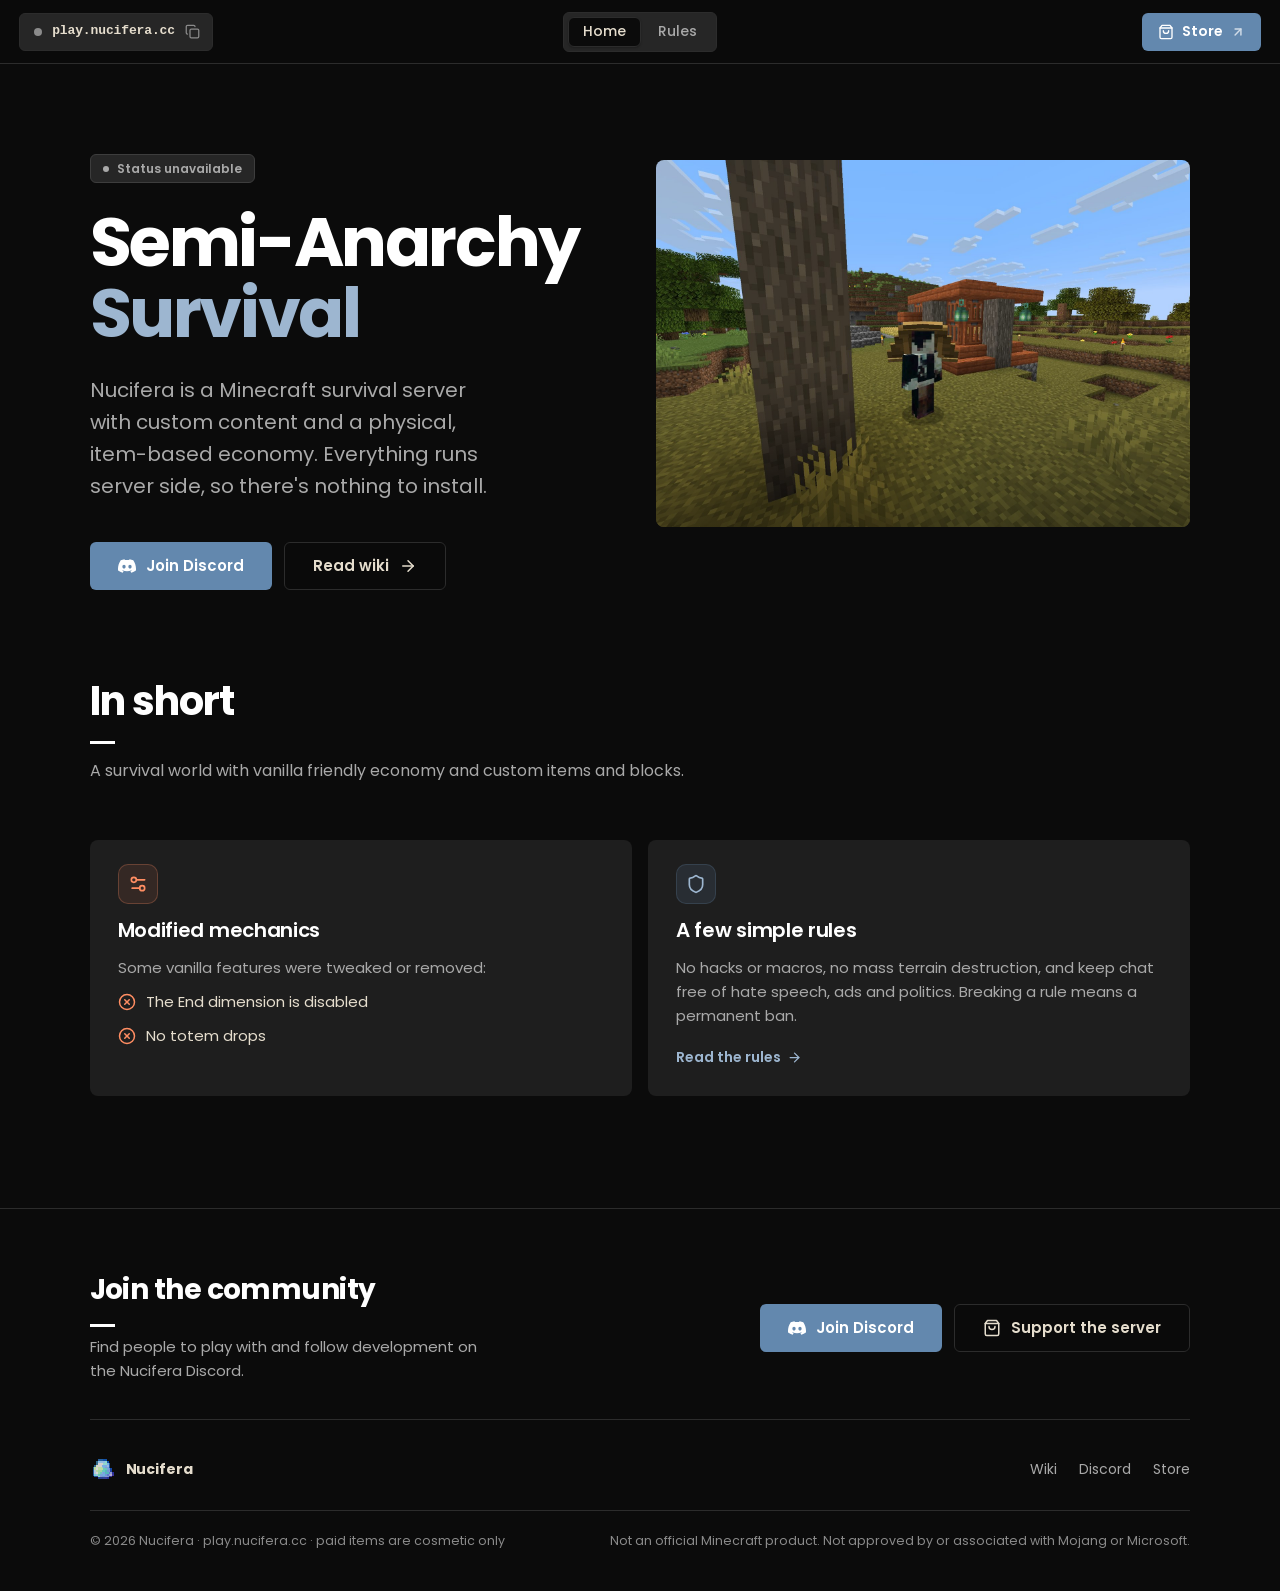
==== commit 05e88bac: "changed website style" ====
--- a/index.html
+++ b/index.html
@@ -5,8 +5,7 @@
   <meta name="viewport" content="width=device-width, initial-scale=1">
   <title>Nucifera | Semi-anarchy survival Minecraft server</title>
   <meta name="description" content="Nucifera is a survival semi-anarchy Minecraft server with custom content and a physical item based economy. Join at play.nucifera.cc">
-  <meta name="theme-color" media="(prefers-color-scheme: dark)" content="#0b0b0b">
-  <meta name="theme-color" media="(prefers-color-scheme: light)" content="#ffffff">
+  <meta name="theme-color" content="#0b0b0b">
   <meta property="og:title" content="Nucifera | Semi-anarchy survival">
   <meta property="og:description" content="Survival semi-anarchy server with custom content and physical item based economy. play.nucifera.cc">
   <meta property="og:type" content="website">
@@ -15,12 +14,10 @@
   <link rel="icon" type="image/png" href="assets/img/favicon.png">
   <link rel="preconnect" href="https://fonts.googleapis.com">
   <link rel="preconnect" href="https://fonts.gstatic.com" crossorigin>
-  <link rel="stylesheet" href="https://fonts.googleapis.com/css2?family=Inter:wght@400;500;600;700&display=swap">
+  <link rel="stylesheet" href="https://fonts.googleapis.com/css2?family=Poppins:wght@400;500;600;700&display=swap">
   <link rel="stylesheet" href="style.css">
 </head>
 <body>
-  <a class="skip-link" href="#main">Skip to content</a>
-
   <header class="nav">
     <div class="nav-inner">
       <div class="nav-left">
--- a/style.css
+++ b/style.css
@@ -1,34 +1,36 @@
 /* ==========================================================================
    Nucifera — site styles
-   Layout language from mangowm.github.io (Fumadocs), palette from the
-   Nucifera GitBook wiki (dark: mint #70E6AC, light: blue #346DDB).
+   Visual theme (colours, type, flat squared panels) after shop.2b2t.org.
    ========================================================================== */
 
 :root {
   color-scheme: dark;
 
   --bg: #0b0b0b;
-  --bg-elev: #111111;
-  --card: #131313;
-  --muted: #1a1a1a;
-  --muted-2: #222222;
-  --border: #262626;
-  --border-strong: #383838;
-  --fg: #ececec;
-  --fg-muted: #a3a3a3;
-  --fg-subtle: #6e6e6e;
-
-  --primary: #dce670;
-  --primary-strong: #aebc3c;
-  --primary-fg: #15170a;
-  --primary-rgb: 220 230 112;
-  --online: #cfe35c;
-  --danger: #f4736b;
-  --danger-rgb: 244 115 107;
-
-  --radius-sm: 8px;
-  --radius: 12px;
-  --radius-lg: 16px;
+  --bg-elev: #121212;
+  --card: #1e1e1e;
+  --muted: #262626;
+  --muted-2: #2e2e2e;
+  --border: #2c2c2c;
+  --border-strong: #3d3d3d;
+  --fg: #e5ddcd;
+  --fg-heading: #ffffff;
+  --fg-muted: #a9a9a9;
+  --fg-subtle: #8b8b8b;
+
+  /* muted blue-grey brand: solid tone for fills, lighter tint for text */
+  --primary: #6388ae;
+  --primary-text: #9db6d0;
+  --primary-strong: #436281;
+  --primary-fg: #ffffff;
+  --primary-rgb: 99 136 174;
+  --online: #86d17e;
+  --danger: #ff8d62;
+  --danger-rgb: 255 141 98;
+
+  --radius-sm: 4px;
+  --radius: 6px;
+  --radius-lg: 8px;
   --nav-h: 64px;
   /* one page margin: used for the left/right gap AND the gap under the navbar,
      so the top and left margins are always identical */
@@ -36,41 +38,11 @@
   /* navbar hugs the screen edges, independent of the page margin */
   --nav-padding: clamp(12px, 1.5vw, 24px);
   --gutter: var(--page-margin);
-  --shadow: 0 1px 2px rgb(0 0 0 / 0.4), 0 12px 32px -16px rgb(0 0 0 / 0.7);
-  --shadow-lg: 0 30px 80px -30px rgb(0 0 0 / 0.8);
-
-  --font-sans: "Inter", ui-sans-serif, system-ui, -apple-system, "Segoe UI", Roboto, sans-serif;
+  --shadow: 0 1px 2px rgb(0 0 0 / 0.3), 0 8px 20px -12px rgb(0 0 0 / 0.5);
+  --shadow-lg: 0 20px 50px -25px rgb(0 0 0 / 0.7);
+
+  --font-sans: "Poppins", ui-sans-serif, system-ui, -apple-system, "Segoe UI", Roboto, sans-serif;
   --font-mono: ui-monospace, SFMono-Regular, Menlo, Monaco, Consolas, "Liberation Mono", monospace;
-}
-
-@media (prefers-color-scheme: light) {
-  :root {
-    color-scheme: light;
-
-    --bg: #ffffff;
-    --bg-elev: #fcfcf8;
-    --card: #ffffff;
-    --muted: #f6f7ef;
-    --muted-2: #edf0de;
-    --border: #e6e8d9;
-    --border-strong: #d2d6c0;
-    --fg: #1c1e16;
-    --fg-muted: #5e6153;
-    --fg-subtle: #8b8e7e;
-
-    /* #dce670 on white is unreadable (1.4:1), so light mode uses a deeper
-       shade of the same hue for text and keeps the bright tone for dark mode */
-    --primary: #687010;
-    --primary-strong: #4f5609;
-    --primary-fg: #ffffff;
-    --primary-rgb: 104 112 16;
-    --online: #7d8f14;
-    --danger: #c2410c;
-    --danger-rgb: 194 65 12;
-
-    --shadow: 0 1px 2px rgb(28 30 22 / 0.06), 0 12px 32px -16px rgb(28 30 22 / 0.18);
-    --shadow-lg: 0 30px 80px -30px rgb(28 30 22 / 0.35);
-  }
 }
 
 /* ---------- base ---------- */
@@ -139,7 +111,7 @@
 
 .pixel { image-rendering: pixelated; image-rendering: crisp-edges; }
 .mono { font-family: var(--font-mono); }
-.accent { color: var(--primary); }
+.accent { color: var(--primary-text); }
 
 /* grid background — mango's .grid-bg */
 .grid-bg {
@@ -186,7 +158,7 @@
   gap: 10px;
   height: 38px;
   padding: 0 12px 0 14px;
-  border-radius: 999px;
+  border-radius: var(--radius);
   border: 1px solid var(--border);
   background: var(--muted);
   font-family: var(--font-mono);
@@ -229,7 +201,7 @@
   gap: 2px;
   padding: 4px;
   border: 1px solid var(--border);
-  border-radius: 999px;
+  border-radius: var(--radius);
   background: var(--muted);
 }
 .nav-links a {
@@ -237,7 +209,7 @@
   align-items: center;
   height: 30px;
   padding: 0 14px;
-  border-radius: 999px;
+  border-radius: var(--radius);
   border: 1px solid transparent;
   font-size: 14px;
   font-weight: 500;
@@ -259,7 +231,7 @@
   gap: 8px;
   height: 38px;
   padding: 0 16px;
-  border-radius: 999px;
+  border-radius: var(--radius);
   background: var(--primary);
   color: var(--primary-fg);
   font-size: 14px;
@@ -275,7 +247,7 @@
   display: none;
   width: 38px;
   height: 38px;
-  border-radius: 999px;
+  border-radius: var(--radius);
   border: 1px solid var(--border);
   background: var(--muted);
   align-items: center;
@@ -306,7 +278,7 @@
   color: var(--fg-muted);
 }
 .mobile-menu a:last-child { border-bottom: 0; }
-.mobile-menu a[aria-current="page"] { color: var(--primary); }
+.mobile-menu a[aria-current="page"] { color: var(--primary-text); }
 .mobile-menu .icon { width: 16px; height: 16px; opacity: 0.6; }
 
 @media (max-width: 920px) {
@@ -330,7 +302,7 @@
   gap: 10px;
   height: 48px;
   padding: 0 28px;
-  border-radius: 999px;
+  border-radius: var(--radius);
   font-size: 15px;
   font-weight: 600;
   white-space: nowrap;
@@ -357,10 +329,10 @@
   align-items: center;
   gap: 8px;
   padding: 4px 12px;
-  border-radius: 999px;
+  border-radius: var(--radius);
   border: 1px solid rgb(var(--primary-rgb) / 0.3);
-  background: rgb(var(--primary-rgb) / 0.1);
-  color: var(--primary);
+  background: rgb(var(--primary-rgb) / 0.15);
+  color: var(--primary-text);
   font-size: 12px;
   font-weight: 600;
   line-height: 1.6;
@@ -382,20 +354,20 @@
   font-weight: 700;
   letter-spacing: 0.08em;
   text-transform: uppercase;
-  color: var(--primary);
+  color: var(--primary-text);
 }
 
 .text-link {
   display: inline-flex;
   align-items: center;
   gap: 6px;
-  color: var(--primary);
+  color: var(--primary-text);
   font-weight: 600;
   font-size: 14px;
 }
 .text-link .icon { width: 15px; height: 15px; transition: transform 0.15s; }
 .text-link:hover .icon { transform: translateX(3px); }
-.inline-link { color: var(--primary); text-decoration: underline; text-underline-offset: 3px; text-decoration-color: rgb(var(--primary-rgb) / 0.4); }
+.inline-link { color: var(--primary-text); text-decoration: underline; text-underline-offset: 3px; text-decoration-color: rgb(var(--primary-rgb) / 0.4); }
 .inline-link:hover { text-decoration-color: var(--primary); }
 
 kbd, code {
@@ -453,7 +425,6 @@
   overflow: hidden;
   border-radius: var(--radius-lg);
   background: var(--muted);
-  box-shadow: var(--shadow-lg);
 }
 .shot img { width: 100%; height: auto; }
 .shot::after {
@@ -575,8 +546,25 @@
 .card {
   position: relative;
   border-radius: var(--radius-lg);
-  border: 1px solid var(--border);
+  border: 0;
   background: var(--card);
+}
+
+/* headings sit brighter than the cream body copy */
+h1, h2, h3, h4 { color: var(--fg-heading); }
+
+/* short bar under section headings */
+.section-head h2,
+.footer-cta h2 { position: relative; padding-bottom: 20px; }
+.section-head h2::after,
+.footer-cta h2::after {
+  content: "";
+  position: absolute;
+  left: 0;
+  bottom: 0;
+  width: 1.6rem;
+  height: 3px;
+  background: currentColor;
 }
 
 /* how to join */
@@ -586,7 +574,7 @@
   font-family: var(--font-mono);
   font-size: 13px;
   font-weight: 600;
-  color: var(--primary);
+  color: var(--primary-text);
 }
 .step-card h3 { font-size: 18px; font-weight: 600; letter-spacing: -0.01em; }
 .step-card p { color: var(--fg-muted); font-size: 15px; }
@@ -594,7 +582,7 @@
 .step-card .optional {
   margin-left: 8px;
   padding: 2px 8px;
-  border-radius: 999px;
+  border-radius: var(--radius);
   background: var(--muted);
   border: 1px solid var(--border);
   font-size: 11px;
@@ -628,8 +616,8 @@
   height: 30px;
   padding: 0 10px;
   border-radius: 8px;
-  background: rgb(var(--primary-rgb) / 0.12);
-  color: var(--primary);
+  background: rgb(var(--primary-rgb) / 0.15);
+  color: var(--primary-text);
   font-family: var(--font-sans);
   font-size: 12px;
   font-weight: 700;
@@ -669,8 +657,8 @@
   height: 40px;
   border-radius: 10px;
   border: 1px solid rgb(var(--primary-rgb) / 0.22);
-  background: rgb(var(--primary-rgb) / 0.1);
-  color: var(--primary);
+  background: rgb(var(--primary-rgb) / 0.15);
+  color: var(--primary-text);
   flex-shrink: 0;
 }
 .icon-tile .icon { width: 20px; height: 20px; }
@@ -680,7 +668,7 @@
 .check-list li { display: flex; align-items: flex-start; gap: 10px; font-size: 15px; }
 .check-list .icon { width: 18px; height: 18px; margin-top: 3px; }
 .check-list.bad .icon { color: var(--danger); }
-.check-list.good .icon { color: var(--primary); }
+.check-list.good .icon { color: var(--online); }
 
 /* callouts */
 .callout {
@@ -693,7 +681,7 @@
   background: rgb(var(--primary-rgb) / 0.06);
   font-size: 15px;
 }
-.callout > .icon { width: 20px; height: 20px; margin-top: 2px; color: var(--primary); }
+.callout > .icon { width: 20px; height: 20px; margin-top: 2px; color: var(--primary-text); }
 .callout strong { display: block; font-weight: 600; margin-bottom: 2px; }
 .callout p { color: var(--fg-muted); }
 .callout.danger { border-color: rgb(var(--danger-rgb) / 0.3); background: rgb(var(--danger-rgb) / 0.07); }
@@ -724,7 +712,7 @@
   gap: 8px;
   height: 34px;
   padding: 0 14px;
-  border-radius: 999px;
+  border-radius: var(--radius);
   border: 1px solid var(--border);
   background: var(--muted);
   font-size: 13.5px;
@@ -733,7 +721,7 @@
   transition: color 0.15s, border-color 0.15s;
 }
 .chip-link:hover { color: var(--fg); border-color: var(--border-strong); }
-.chip-link .icon { width: 15px; height: 15px; color: var(--primary); }
+.chip-link .icon { width: 15px; height: 15px; color: var(--primary-text); }
 
 .opal-hero {
   position: relative;
@@ -769,7 +757,7 @@
   left: 12px;
   bottom: 10px;
   padding: 3px 10px;
-  border-radius: 999px;
+  border-radius: var(--radius);
   background: rgb(0 0 0 / 0.6);
   color: #e6e6e6;
   font-size: 12px;
@@ -873,7 +861,7 @@
   position: relative;
   height: 10px;
   margin-top: 12px;
-  border-radius: 999px;
+  border-radius: var(--radius);
   overflow: hidden;
   background: var(--muted-2);
   border: 1px solid var(--border);
@@ -1021,7 +1009,7 @@
     margin: 0;
     padding: 6px 14px;
     border: 1px solid var(--border);
-    border-radius: 999px;
+    border-radius: var(--radius);
     background: var(--muted);
     font-size: 13px;
     white-space: nowrap;
@@ -1057,10 +1045,10 @@
   height: 38px;
   display: grid;
   place-items: center;
-  border-radius: 50%;
-  border: 1px solid rgb(var(--primary-rgb) / 0.3);
-  background: rgb(var(--primary-rgb) / 0.1);
-  color: var(--primary);
+  border-radius: var(--radius-sm);
+  border: 1px solid rgb(var(--primary-rgb) / 0.35);
+  background: rgb(var(--primary-rgb) / 0.15);
+  color: var(--primary-text);
   font-family: var(--font-mono);
   font-size: 14px;
   font-weight: 700;
@@ -1091,7 +1079,7 @@
 }
 .mods h4 .icon { width: 16px; height: 16px; }
 .mods .bad h4 { color: var(--danger); }
-.mods .good h4 { color: var(--primary); }
+.mods .good h4 { color: var(--online); }
 .mods .check-list li { font-size: 14.5px; color: var(--fg-muted); }
 .mods .check-list .icon { width: 16px; height: 16px; margin-top: 4px; }
 
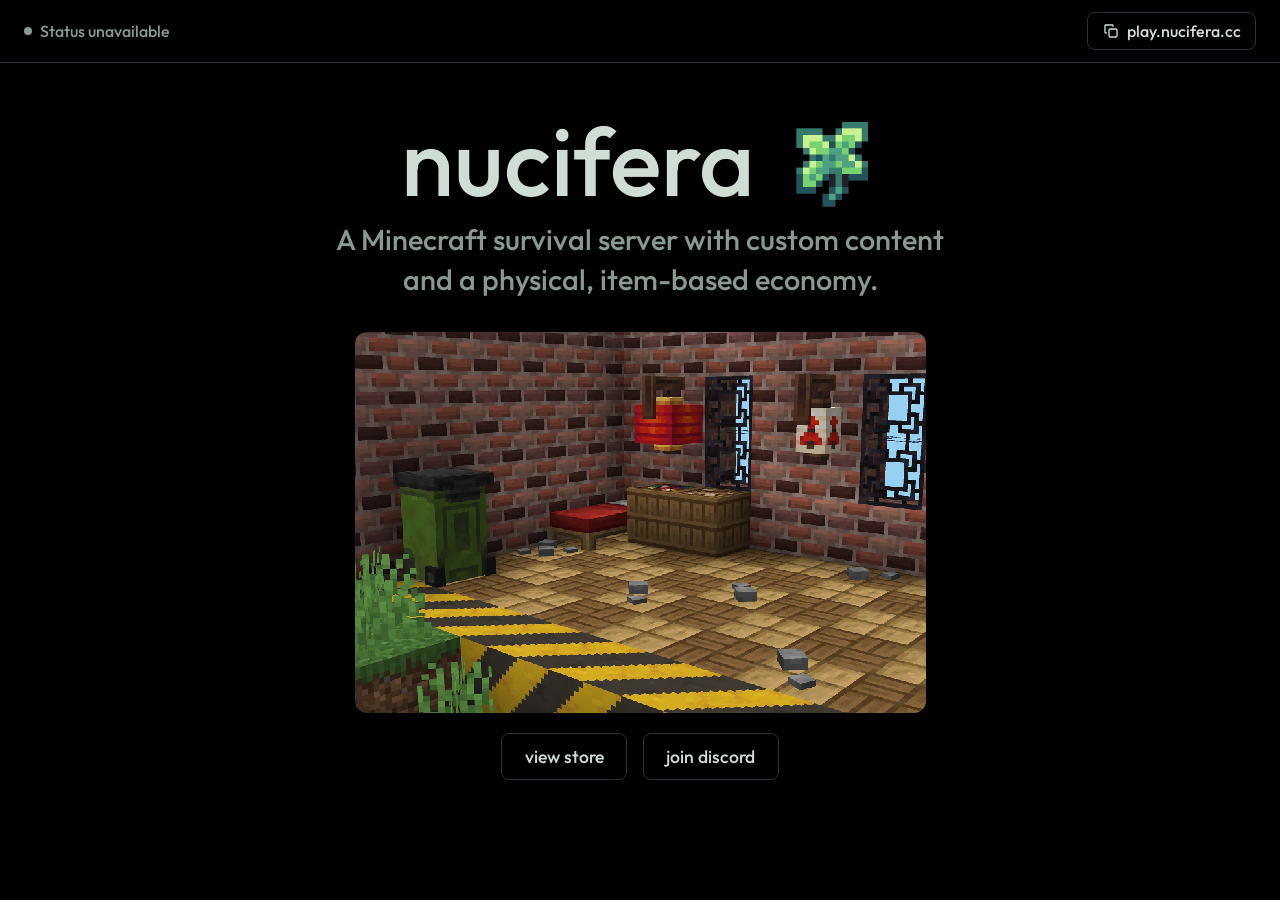
==== commit 72e1b093: "Add files via upload" ====
--- a/index.html
+++ b/index.html
@@ -1,163 +1,54 @@
 <!DOCTYPE html>
 <html lang="en">
 <head>
-  <meta charset="utf-8">
-  <meta name="viewport" content="width=device-width, initial-scale=1">
-  <title>Nucifera | Semi-anarchy survival Minecraft server</title>
-  <meta name="description" content="Nucifera is a survival semi-anarchy Minecraft server with custom content and a physical item based economy. Join at play.nucifera.cc">
-  <meta name="theme-color" content="#0b0b0b">
-  <meta property="og:title" content="Nucifera | Semi-anarchy survival">
-  <meta property="og:description" content="Survival semi-anarchy server with custom content and physical item based economy. play.nucifera.cc">
-  <meta property="og:type" content="website">
-  <meta property="og:image" content="assets/img/banner.jpg">
-  <meta name="twitter:card" content="summary_large_image">
-  <link rel="icon" type="image/png" href="assets/img/favicon.png">
-  <link rel="preconnect" href="https://fonts.googleapis.com">
-  <link rel="preconnect" href="https://fonts.gstatic.com" crossorigin>
-  <link rel="stylesheet" href="https://fonts.googleapis.com/css2?family=Poppins:wght@400;500;600;700&display=swap">
-  <link rel="stylesheet" href="style.css">
+    <meta charset="UTF-8">
+    <meta name="viewport" content="width=device-width, initial-scale=1.0">
+    <title>nucifera</title>
+    <link rel="icon" type="image/x-icon" href="favicon.ico">
+    <link rel="stylesheet" href="style.css">
+    <script src="script.js" defer></script>
 </head>
 <body>
-  <header class="nav">
-    <div class="nav-inner">
-      <div class="nav-left">
-        <button class="ip-btn" type="button" data-copy-ip aria-label="Copy server IP: play.nucifera.cc" title="Click to copy">
-          <span class="status-dot" data-server-state aria-hidden="true"></span>
-          <span>play.nucifera.cc</span>
-          <svg class="icon copy-icon" data-icon-copy viewBox="0 0 24 24" fill="none" stroke="currentColor" stroke-width="2" stroke-linecap="round" stroke-linejoin="round" aria-hidden="true"><rect width="14" height="14" x="8" y="8" rx="2"/><path d="M4 16c-1.1 0-2-.9-2-2V4c0-1.1.9-2 2-2h10c1.1 0 2 .9 2 2"/></svg>
-          <svg class="icon copy-icon" data-icon-check hidden viewBox="0 0 24 24" fill="none" stroke="currentColor" stroke-width="2.5" stroke-linecap="round" stroke-linejoin="round" aria-hidden="true"><path d="M20 6 9 17l-5-5"/></svg>
-        </button>
-      </div>
-      <nav class="nav-links" aria-label="Main">
-        <a href="index.html" aria-current="page">Home</a>
-        <a href="rules.html">Rules</a>
-      </nav>
-      <div class="nav-right">
-        <a class="store-btn" href="https://nucifera.craftingstore.net/" target="_blank" rel="noopener" aria-label="Store (opens in a new tab)">
-          <svg class="icon" viewBox="0 0 24 24" fill="none" stroke="currentColor" stroke-width="2" stroke-linecap="round" stroke-linejoin="round" aria-hidden="true"><path d="M6 2 3 6v14a2 2 0 0 0 2 2h14a2 2 0 0 0 2-2V6l-3-4Z"/><path d="M3 6h18"/><path d="M16 10a4 4 0 0 1-8 0"/></svg>
-          <span class="label">Store</span>
-          <svg class="icon ext" viewBox="0 0 24 24" fill="none" stroke="currentColor" stroke-width="2.5" stroke-linecap="round" stroke-linejoin="round" aria-hidden="true"><path d="M7 7h10v10"/><path d="M7 17 17 7"/></svg>
-        </a>
-        <button class="menu-btn" type="button" data-menu-btn aria-expanded="false" aria-controls="mobile-menu" aria-label="Open menu">
-          <svg class="icon icon-open" viewBox="0 0 24 24" fill="none" stroke="currentColor" stroke-width="2" stroke-linecap="round" aria-hidden="true"><path d="M4 6h16M4 12h16M4 18h16"/></svg>
-          <svg class="icon icon-close" viewBox="0 0 24 24" fill="none" stroke="currentColor" stroke-width="2" stroke-linecap="round" aria-hidden="true"><path d="M18 6 6 18M6 6l12 12"/></svg>
-        </button>
-      </div>
-    </div>
-    <nav class="mobile-menu" id="mobile-menu" aria-label="Main" hidden>
-      <a href="index.html" aria-current="page">Home</a>
-      <a href="rules.html">Rules</a>
-      <a href="https://nucifera.craftingstore.net/" target="_blank" rel="noopener">Store <svg class="icon" viewBox="0 0 24 24" fill="none" stroke="currentColor" stroke-width="2.5" stroke-linecap="round" stroke-linejoin="round" aria-hidden="true"><path d="M7 7h10v10"/><path d="M7 17 17 7"/></svg></a>
+    <nav id="navbar">
+        <div class="nav-inner">
+            <div id="player-count" class="player-count">
+                <span class="status-dot"></span>
+                <span class="player-count-text">Checking…</span>
+            </div>
+
+            <button id="copy-ip" class="copy-ip" type="button" data-ip="play.nucifera.cc">
+                <svg class="icon icon-copy" viewBox="0 0 24 24" aria-hidden="true">
+                    <rect x="9" y="9" width="12" height="12" rx="2"></rect>
+                    <path d="M5 15H4a1 1 0 0 1-1-1V4a1 1 0 0 1 1-1h10a1 1 0 0 1 1 1v1"></path>
+                </svg>
+                <svg class="icon icon-check" viewBox="0 0 24 24" aria-hidden="true">
+                    <path d="M20 6 9 17l-5-5"></path>
+                </svg>
+                <span class="copy-ip-text">play.nucifera.cc</span>
+            </button>
+        </div>
     </nav>
-  </header>
 
-  <main id="main">
-    <!-- ============ hero ============ -->
-    <section class="hero">
-      <div class="grid-bg" aria-hidden="true"></div>
-      <div class="hero-inner">
-        <div class="hero-copy">
-          <span class="badge" data-server-state>
-            <span class="dot" aria-hidden="true"></span>
-            <span data-status-text>Checking server…</span>
-          </span>
-          <h1 class="display">
-            <span>Semi-Anarchy</span>
-            <span class="accent">Survival</span>
-          </h1>
-          <p class="lead">Nucifera is a Minecraft survival server with custom content and a physical, item-based economy. Everything runs server side, so there's nothing to install.</p>
-          <div class="btn-row">
-            <a class="btn btn-primary" href="https://discord.gg/Tu2tSyAsXm" target="_blank" rel="noopener">
-              <svg class="icon" viewBox="0 0 24 24" fill="currentColor" aria-hidden="true"><path d="M20.317 4.37a19.79 19.79 0 0 0-4.885-1.515.074.074 0 0 0-.079.037c-.21.375-.444.865-.608 1.25a18.27 18.27 0 0 0-5.487 0 12.64 12.64 0 0 0-.617-1.25.077.077 0 0 0-.079-.037A19.74 19.74 0 0 0 3.677 4.37a.07.07 0 0 0-.032.027C.533 9.046-.32 13.58.099 18.057a.082.082 0 0 0 .031.057 19.9 19.9 0 0 0 5.993 3.03.078.078 0 0 0 .084-.028 14.1 14.1 0 0 0 1.226-1.994.076.076 0 0 0-.041-.106 13.1 13.1 0 0 1-1.872-.892.077.077 0 0 1-.008-.128c.126-.094.252-.192.372-.291a.074.074 0 0 1 .078-.01c3.928 1.793 8.18 1.793 12.062 0a.074.074 0 0 1 .078.009c.12.1.246.198.373.292a.077.077 0 0 1-.006.127 12.3 12.3 0 0 1-1.873.892.077.077 0 0 0-.041.107c.36.698.772 1.362 1.225 1.993a.076.076 0 0 0 .084.029 19.84 19.84 0 0 0 6.002-3.03.077.077 0 0 0 .032-.054c.5-5.177-.838-9.674-3.549-13.66a.061.061 0 0 0-.031-.03ZM8.02 15.33c-1.183 0-2.157-1.085-2.157-2.419 0-1.333.956-2.419 2.157-2.419 1.21 0 2.176 1.096 2.157 2.42 0 1.333-.956 2.418-2.157 2.418Zm7.975 0c-1.183 0-2.157-1.085-2.157-2.419 0-1.333.955-2.419 2.157-2.419 1.21 0 2.176 1.096 2.157 2.42 0 1.333-.946 2.418-2.157 2.418Z"/></svg>
-              Join Discord
-            </a>
-            <a class="btn btn-outline" href="https://nucifera.gitbook.io/nucifera">
-              Read wiki
-              <svg class="icon" viewBox="0 0 24 24" fill="none" stroke="currentColor" stroke-width="2" stroke-linecap="round" stroke-linejoin="round" aria-hidden="true"><path d="M5 12h14"/><path d="m12 5 7 7-7 7"/></svg>
-            </a>
-          </div>
+    <main>
+        <div id="page-title">
+            <h1 class="title">nucifera</h1>
+            <img class="logo" src="assets/logo.png" alt="nucifera logo" width="150" height="150">
         </div>
 
-        <div class="hero-visual">
-          <figure class="shot">
-            <img src="assets/img/glider-showcase.jpg" width="1600" height="783" fetchpriority="high" alt="Custom Nucifera blocks on a grassy hillside: opal ore, a trading portal and mossy logs">
-          </figure>
-        </div>
-      </div>
-    </section>
-
-    <!-- ============ explore ============ -->
-    <section class="section" style="padding-top:0">
-      <div class="container">
-        <div class="section-head left">
-          <h2>In short</h2>
-          <p>A survival world with vanilla friendly economy and custom items and blocks.</p>
+        <div id="page-description">
+            <p class="description">
+                A Minecraft survival server with custom content and a physical, item-based economy.
+            </p>
         </div>
 
-        <div class="bento">
-          <div class="card feature">
-            <div class="feature-body">
-              <span class="icon-tile danger">
-                <svg class="icon" viewBox="0 0 24 24" fill="none" stroke="currentColor" stroke-width="2" stroke-linecap="round" stroke-linejoin="round" aria-hidden="true"><path d="M20 7h-9"/><path d="M14 17H5"/><circle cx="17" cy="17" r="3"/><circle cx="7" cy="7" r="3"/></svg>
-              </span>
-              <h3>Modified mechanics</h3>
-              <p>Some vanilla features were tweaked or removed:</p>
-              <ul class="check-list bad">
-                <li><svg class="icon" viewBox="0 0 24 24" fill="none" stroke="currentColor" stroke-width="2" stroke-linecap="round" stroke-linejoin="round" aria-hidden="true"><circle cx="12" cy="12" r="10"/><path d="m15 9-6 6"/><path d="m9 9 6 6"/></svg>The End dimension is disabled</li>
-                <li><svg class="icon" viewBox="0 0 24 24" fill="none" stroke="currentColor" stroke-width="2" stroke-linecap="round" stroke-linejoin="round" aria-hidden="true"><circle cx="12" cy="12" r="10"/><path d="m15 9-6 6"/><path d="m9 9 6 6"/></svg>No totem drops</li>
-              </ul>
-            </div>
-          </div>
+        <div id="banner">
+            <img class="image-banner" src="assets/banner.png" alt="banner" width="571" height="381">
+        </div>
 
-          <a class="card feature" href="rules.html">
-            <div class="feature-body">
-              <span class="icon-tile">
-                <svg class="icon" viewBox="0 0 24 24" fill="none" stroke="currentColor" stroke-width="2" stroke-linecap="round" stroke-linejoin="round" aria-hidden="true"><path d="M20 13c0 5-3.5 7.5-7.66 8.95a1 1 0 0 1-.67-.01C7.5 20.5 4 18 4 13V6a1 1 0 0 1 1-1c2 0 4.5-1.2 6.24-2.72a1.17 1.17 0 0 1 1.52 0C14.51 3.81 17 5 19 5a1 1 0 0 1 1 1z"/></svg>
-              </span>
-              <h3>A few simple rules</h3>
-              <p>No hacks or macros, no mass terrain destruction, and keep chat free of hate speech, ads and politics. Breaking a rule means a permanent ban.</p>
-              <span class="text-link">Read the rules <svg class="icon" viewBox="0 0 24 24" fill="none" stroke="currentColor" stroke-width="2" stroke-linecap="round" stroke-linejoin="round" aria-hidden="true"><path d="M5 12h14"/><path d="m12 5 7 7-7 7"/></svg></span>
-            </div>
-          </a>
+        <div id="links">
+            <a class="link-button" href="https://nucifera.craftingstore.net/" target="_blank" rel="noopener">view store</a>
+            <a class="link-button" href="https://discord.gg/Tu2tSyAsXm" target="_blank" rel="noopener">join discord</a>
         </div>
-      </div>
-    </section>
-
-  </main>
-
-  <footer class="footer">
-    <div class="container">
-      <div class="footer-cta">
-        <div class="footer-cta-copy">
-          <h2>Join the community</h2>
-          <p>Find people to play with and follow development on the Nucifera Discord.</p>
-        </div>
-        <div class="btn-row">
-          <a class="btn btn-primary" href="https://discord.gg/Tu2tSyAsXm" target="_blank" rel="noopener">
-            <svg class="icon" viewBox="0 0 24 24" fill="currentColor" aria-hidden="true"><path d="M20.317 4.37a19.79 19.79 0 0 0-4.885-1.515.074.074 0 0 0-.079.037c-.21.375-.444.865-.608 1.25a18.27 18.27 0 0 0-5.487 0 12.64 12.64 0 0 0-.617-1.25.077.077 0 0 0-.079-.037A19.74 19.74 0 0 0 3.677 4.37a.07.07 0 0 0-.032.027C.533 9.046-.32 13.58.099 18.057a.082.082 0 0 0 .031.057 19.9 19.9 0 0 0 5.993 3.03.078.078 0 0 0 .084-.028 14.1 14.1 0 0 0 1.226-1.994.076.076 0 0 0-.041-.106 13.1 13.1 0 0 1-1.872-.892.077.077 0 0 1-.008-.128c.126-.094.252-.192.372-.291a.074.074 0 0 1 .078-.01c3.928 1.793 8.18 1.793 12.062 0a.074.074 0 0 1 .078.009c.12.1.246.198.373.292a.077.077 0 0 1-.006.127 12.3 12.3 0 0 1-1.873.892.077.077 0 0 0-.041.107c.36.698.772 1.362 1.225 1.993a.076.076 0 0 0 .084.029 19.84 19.84 0 0 0 6.002-3.03.077.077 0 0 0 .032-.054c.5-5.177-.838-9.674-3.549-13.66a.061.061 0 0 0-.031-.03ZM8.02 15.33c-1.183 0-2.157-1.085-2.157-2.419 0-1.333.956-2.419 2.157-2.419 1.21 0 2.176 1.096 2.157 2.42 0 1.333-.956 2.418-2.157 2.418Zm7.975 0c-1.183 0-2.157-1.085-2.157-2.419 0-1.333.955-2.419 2.157-2.419 1.21 0 2.176 1.096 2.157 2.42 0 1.333-.946 2.418-2.157 2.418Z"/></svg>
-            Join Discord
-          </a>
-          <a class="btn btn-outline" href="https://nucifera.craftingstore.net/" target="_blank" rel="noopener">
-            <svg class="icon" viewBox="0 0 24 24" fill="none" stroke="currentColor" stroke-width="2" stroke-linecap="round" stroke-linejoin="round" aria-hidden="true"><path d="M6 2 3 6v14a2 2 0 0 0 2 2h14a2 2 0 0 0 2-2V6l-3-4Z"/><path d="M3 6h18"/><path d="M16 10a4 4 0 0 1-8 0"/></svg>
-            Support the server
-          </a>
-        </div>
-      </div>
-      <div class="footer-top">
-        <a class="brand" href="index.html"><img class="pixel" src="assets/img/logo-160.png" width="26" height="26" alt="">Nucifera</a>
-        <nav class="footer-links" aria-label="Footer">
-          <a href="https://nucifera.gitbook.io/nucifera" target="_blank" rel="noopener">Wiki</a>
-          <a href="https://discord.gg/Tu2tSyAsXm" target="_blank" rel="noopener">Discord</a>
-          <a href="https://nucifera.craftingstore.net/" target="_blank" rel="noopener">Store</a>
-        </nav>
-      </div>
-      <div class="footer-bottom">
-        <span>© <span data-year>2026</span> Nucifera · play.nucifera.cc · paid items are cosmetic only</span>
-        <span>Not an official Minecraft product. Not approved by or associated with Mojang or Microsoft.</span>
-      </div>
-    </div>
-  </footer>
-
-  <script src="script.js" defer></script>
+    </main>
 </body>
 </html>
--- a/style.css
+++ b/style.css
@@ -1,1194 +1,230 @@
-/* ==========================================================================
-   Nucifera — site styles
-   Visual theme (colours, type, flat squared panels) after shop.2b2t.org.
-   ========================================================================== */
+@import url('https://fonts.googleapis.com/css2?family=Outfit:wght@100..900&display=swap');
 
 :root {
-  color-scheme: dark;
-
-  --bg: #0b0b0b;
-  --bg-elev: #121212;
-  --card: #1e1e1e;
-  --muted: #262626;
-  --muted-2: #2e2e2e;
-  --border: #2c2c2c;
-  --border-strong: #3d3d3d;
-  --fg: #e5ddcd;
-  --fg-heading: #ffffff;
-  --fg-muted: #a9a9a9;
-  --fg-subtle: #8b8b8b;
-
-  /* muted blue-grey brand: solid tone for fills, lighter tint for text */
-  --primary: #6388ae;
-  --primary-text: #9db6d0;
-  --primary-strong: #436281;
-  --primary-fg: #ffffff;
-  --primary-rgb: 99 136 174;
-  --online: #86d17e;
-  --danger: #ff8d62;
-  --danger-rgb: 255 141 98;
-
-  --radius-sm: 4px;
-  --radius: 6px;
-  --radius-lg: 8px;
-  --nav-h: 64px;
-  /* one page margin: used for the left/right gap AND the gap under the navbar,
-     so the top and left margins are always identical */
-  --page-margin: clamp(20px, 7vw, 104px);
-  /* navbar hugs the screen edges, independent of the page margin */
-  --nav-padding: clamp(12px, 1.5vw, 24px);
-  --gutter: var(--page-margin);
-  --shadow: 0 1px 2px rgb(0 0 0 / 0.3), 0 8px 20px -12px rgb(0 0 0 / 0.5);
-  --shadow-lg: 0 20px 50px -25px rgb(0 0 0 / 0.7);
-
-  --font-sans: "Poppins", ui-sans-serif, system-ui, -apple-system, "Segoe UI", Roboto, sans-serif;
-  --font-mono: ui-monospace, SFMono-Regular, Menlo, Monaco, Consolas, "Liberation Mono", monospace;
-}
-
-/* ---------- base ---------- */
+    --base: #000000;
+    --text: #cfded5;
+    --muted: #889b90;
+    --selection: #2a3138;
+    --selection-lime: #2b3b34;
+    --lime: #68d08b;
+}
 
 *,
 *::before,
-*::after { box-sizing: border-box; }
-
-html {
-  -webkit-text-size-adjust: 100%;
-  scroll-behavior: smooth;
-  scroll-padding-top: calc(var(--nav-h) + 24px);
+*::after {
+    box-sizing: border-box;
 }
 
 body {
-  margin: 0;
-  min-height: 100vh;
-  display: flex;
-  flex-direction: column;
-  background: var(--bg);
-  color: var(--fg);
-  font-family: var(--font-sans);
-  font-size: 16px;
-  line-height: 1.6;
-  -webkit-font-smoothing: antialiased;
-  -moz-osx-font-smoothing: grayscale;
-}
-
-main { flex: 1; }
-
-img, video { display: block; max-width: 100%; height: auto; }
-a { color: inherit; text-decoration: none; }
-button { font: inherit; color: inherit; cursor: pointer; background: none; border: 0; padding: 0; }
-h1, h2, h3, h4, p, ul, ol, figure { margin: 0; }
-ul, ol { padding: 0; list-style: none; }
-[hidden] { display: none !important; }
-
-::selection { background: rgb(var(--primary-rgb) / 0.3); }
-
-:focus-visible {
-  outline: 2px solid var(--primary);
-  outline-offset: 2px;
-  border-radius: 6px;
-}
-
-.sr-only {
-  position: absolute; width: 1px; height: 1px; padding: 0; margin: -1px;
-  overflow: hidden; clip: rect(0 0 0 0); white-space: nowrap; border: 0;
-}
-
-.skip-link {
-  position: absolute; left: 16px; top: -48px; z-index: 100;
-  padding: 8px 14px; border-radius: var(--radius-sm);
-  background: var(--primary); color: var(--primary-fg); font-weight: 600;
-}
-.skip-link:focus { top: 12px; }
-
-.icon { width: 1em; height: 1em; flex-shrink: 0; }
-
-.container {
-  width: 100%;
-  max-width: calc(1200px + 2 * var(--page-margin));
-  margin-inline: 0;
-  padding-inline: var(--page-margin);
-}
-
-.pixel { image-rendering: pixelated; image-rendering: crisp-edges; }
-.mono { font-family: var(--font-mono); }
-.accent { color: var(--primary-text); }
-
-/* grid background — mango's .grid-bg */
-.grid-bg {
-  position: absolute;
-  inset: 0;
-  pointer-events: none;
-}
-.grid-bg.radial {
-  opacity: 0.5;
-  -webkit-mask-image: radial-gradient(ellipse at center, #000 20%, transparent 70%);
-  mask-image: radial-gradient(ellipse at center, #000 20%, transparent 70%);
-}
-
-/* ---------- navbar ---------- */
-
-.nav {
-  position: sticky;
-  top: 0;
-  z-index: 50;
-  height: var(--nav-h);
-  border-bottom: 1px solid var(--border);
-  background: color-mix(in srgb, var(--bg) 78%, transparent);
-  -webkit-backdrop-filter: blur(14px) saturate(1.4);
-  backdrop-filter: blur(14px) saturate(1.4);
+    background: var(--base);
+    margin: 0;
+
+    font-family: "Outfit", sans-serif;
+    font-optical-sizing: auto;
+    font-weight: 500;
+    font-style: normal;
+}
+
+::selection {
+    background: var(--selection);
+}
+
+#navbar {
+    position: sticky;
+    top: 0;
+    z-index: 10;
+    background: color-mix(in srgb, var(--base) 85%, transparent);
+    backdrop-filter: blur(8px);
+    border-bottom: 1px solid var(--selection);
 }
 
 .nav-inner {
-  height: 100%;
-  max-width: none;
-  margin-inline: 0;
-  padding-inline: var(--nav-padding);
-  display: grid;
-  grid-template-columns: 1fr auto 1fr;
-  align-items: center;
-  gap: 16px;
-}
-
-.nav-left { justify-self: start; min-width: 0; }
-.nav-right { justify-self: end; display: flex; align-items: center; gap: 8px; }
-
-.ip-btn {
-  display: inline-flex;
-  align-items: center;
-  gap: 10px;
-  height: 38px;
-  padding: 0 12px 0 14px;
-  border-radius: var(--radius);
-  border: 1px solid var(--border);
-  background: var(--muted);
-  font-family: var(--font-mono);
-  font-size: 13px;
-  font-weight: 600;
-  letter-spacing: -0.01em;
-  white-space: nowrap;
-  transition: border-color 0.15s, background-color 0.15s;
-}
-.ip-btn:hover { border-color: rgb(var(--primary-rgb) / 0.45); background: var(--muted-2); }
-.ip-btn .copy-icon { color: var(--fg-subtle); transition: color 0.15s; width: 15px; height: 15px; }
-.ip-btn:hover .copy-icon,
-.ip-btn.copied .copy-icon { color: var(--primary); }
+    padding: 0.75rem 1.5rem;
+    display: flex;
+    align-items: center;
+    justify-content: space-between;
+    gap: 1rem;
+}
+
+.player-count {
+    display: flex;
+    align-items: center;
+    gap: 0.5rem;
+    color: var(--muted);
+    font-size: 1rem;
+    white-space: nowrap;
+}
 
 .status-dot {
-  position: relative;
-  width: 8px;
-  height: 8px;
-  border-radius: 50%;
-  background: var(--fg-subtle);
-  flex-shrink: 0;
-}
-[data-state="online"] .status-dot,
-.status-dot[data-state="online"] { background: var(--online); }
-[data-state="offline"] .status-dot,
-.status-dot[data-state="offline"] { background: var(--danger); }
-.status-dot[data-state="online"]::after {
-  content: "";
-  position: absolute;
-  inset: 0;
-  border-radius: 50%;
-  background: inherit;
-  animation: ping 2s cubic-bezier(0, 0, 0.2, 1) infinite;
-}
-@keyframes ping { 75%, 100% { transform: scale(2.4); opacity: 0; } }
-
-.nav-links {
-  display: flex;
-  align-items: center;
-  gap: 2px;
-  padding: 4px;
-  border: 1px solid var(--border);
-  border-radius: var(--radius);
-  background: var(--muted);
-}
-.nav-links a {
-  display: inline-flex;
-  align-items: center;
-  height: 30px;
-  padding: 0 14px;
-  border-radius: var(--radius);
-  border: 1px solid transparent;
-  font-size: 14px;
-  font-weight: 500;
-  color: var(--fg-muted);
-  white-space: nowrap;
-  transition: color 0.15s, background-color 0.15s;
-}
-.nav-links a:hover { color: var(--fg); }
-.nav-links a[aria-current="page"] {
-  color: var(--fg);
-  background: var(--bg);
-  border-color: var(--border);
-  box-shadow: 0 1px 2px rgb(0 0 0 / 0.25);
-}
-
-.store-btn {
-  display: inline-flex;
-  align-items: center;
-  gap: 8px;
-  height: 38px;
-  padding: 0 16px;
-  border-radius: var(--radius);
-  background: var(--primary);
-  color: var(--primary-fg);
-  font-size: 14px;
-  font-weight: 600;
-  white-space: nowrap;
-  transition: opacity 0.15s;
-}
-.store-btn:hover { opacity: 0.9; }
-.store-btn .icon { width: 16px; height: 16px; }
-.store-btn .ext { width: 14px; height: 14px; opacity: 0.7; }
-
-.menu-btn {
-  display: none;
-  width: 38px;
-  height: 38px;
-  border-radius: var(--radius);
-  border: 1px solid var(--border);
-  background: var(--muted);
-  align-items: center;
-  justify-content: center;
-}
-.menu-btn .icon { width: 18px; height: 18px; }
-.menu-btn .icon-close { display: none; }
-.menu-btn[aria-expanded="true"] .icon-open { display: none; }
-.menu-btn[aria-expanded="true"] .icon-close { display: block; }
-
-.mobile-menu {
-  position: absolute;
-  top: 100%;
-  left: 0;
-  right: 0;
-  padding: 12px var(--nav-padding) 20px;
-  border-bottom: 1px solid var(--border);
-  background: var(--bg);
-  box-shadow: var(--shadow-lg);
-}
-.mobile-menu a {
-  display: flex;
-  align-items: center;
-  justify-content: space-between;
-  padding: 14px 4px;
-  border-bottom: 1px solid var(--border);
-  font-weight: 500;
-  color: var(--fg-muted);
-}
-.mobile-menu a:last-child { border-bottom: 0; }
-.mobile-menu a[aria-current="page"] { color: var(--primary-text); }
-.mobile-menu .icon { width: 16px; height: 16px; opacity: 0.6; }
-
-@media (max-width: 920px) {
-  .nav-inner { grid-template-columns: 1fr auto; }
-  .nav-links { display: none; }
-  .menu-btn { display: inline-flex; }
-}
-@media (max-width: 440px) {
-  .store-btn { width: 38px; padding: 0; justify-content: center; }
-  .store-btn .label,
-  .store-btn .ext { display: none; }
-  .ip-btn { padding: 0 10px 0 12px; gap: 8px; font-size: 12.5px; }
-}
-
-/* ---------- buttons, badges ---------- */
-
-.btn {
-  display: inline-flex;
-  align-items: center;
-  justify-content: center;
-  gap: 10px;
-  height: 48px;
-  padding: 0 28px;
-  border-radius: var(--radius);
-  font-size: 15px;
-  font-weight: 600;
-  white-space: nowrap;
-  transition: opacity 0.15s, background-color 0.15s, border-color 0.15s;
-}
-.btn .icon { width: 18px; height: 18px; }
-.btn-primary {
-  background: var(--primary);
-  color: var(--primary-fg);
-}
-.btn-primary:hover { opacity: 0.9; }
-.btn-outline {
-  border: 1px solid var(--border);
-  background: color-mix(in srgb, var(--bg) 60%, transparent);
-  -webkit-backdrop-filter: blur(12px);
-  backdrop-filter: blur(12px);
-}
-.btn-outline:hover { background: var(--muted); border-color: var(--border-strong); }
-
-.btn-row { display: flex; flex-wrap: wrap; gap: 12px; }
-
-.badge {
-  display: inline-flex;
-  align-items: center;
-  gap: 8px;
-  padding: 4px 12px;
-  border-radius: var(--radius);
-  border: 1px solid rgb(var(--primary-rgb) / 0.3);
-  background: rgb(var(--primary-rgb) / 0.15);
-  color: var(--primary-text);
-  font-size: 12px;
-  font-weight: 600;
-  line-height: 1.6;
-}
-.badge .dot { width: 6px; height: 6px; border-radius: 50%; background: currentColor; }
-.badge[data-state="offline"],
-.badge[data-state="error"] {
-  border-color: var(--border-strong);
-  background: var(--muted);
-  color: var(--fg-muted);
-}
-.badge[data-state="offline"] .dot { background: var(--danger); }
-
-.eyebrow {
-  display: inline-flex;
-  align-items: center;
-  gap: 8px;
-  font-size: 12px;
-  font-weight: 700;
-  letter-spacing: 0.08em;
-  text-transform: uppercase;
-  color: var(--primary-text);
-}
-
-.text-link {
-  display: inline-flex;
-  align-items: center;
-  gap: 6px;
-  color: var(--primary-text);
-  font-weight: 600;
-  font-size: 14px;
-}
-.text-link .icon { width: 15px; height: 15px; transition: transform 0.15s; }
-.text-link:hover .icon { transform: translateX(3px); }
-.inline-link { color: var(--primary-text); text-decoration: underline; text-underline-offset: 3px; text-decoration-color: rgb(var(--primary-rgb) / 0.4); }
-.inline-link:hover { text-decoration-color: var(--primary); }
-
-kbd, code {
-  font-family: var(--font-mono);
-  font-size: 0.88em;
-  padding: 2px 6px;
-  border-radius: 6px;
-  border: 1px solid var(--border);
-  background: var(--muted);
-}
-
-/* ---------- landing hero ---------- */
-
-.hero {
-  position: relative;
-  overflow: hidden;
-  display: flex;
-  align-items: flex-start;
-  padding-block: var(--page-margin) clamp(48px, 6vw, 80px);
-}
-.hero + .section { padding-top: clamp(40px, 5vw, 64px); }
-.hero-inner {
-  position: relative;
-  z-index: 1;
-  width: 100%;
-  max-width: calc(1280px + 2 * var(--page-margin));
-  margin-inline: 0;
-  padding-inline: var(--page-margin);
-  display: grid;
-  grid-template-columns: minmax(0, 1fr) minmax(0, 1.08fr);
-  align-items: center;
-  gap: 72px;
-}
-
-.display {
-  margin: 24px 0 24px;
-  font-size: clamp(2.6rem, 4.6vw + 0.6rem, 4.6rem);
-  font-weight: 700;
-  line-height: 1.04;
-  letter-spacing: -0.035em;
-}
-.display span { display: block; }
-
-.lead {
-  max-width: 34rem;
-  font-size: clamp(1.05rem, 0.5vw + 0.95rem, 1.25rem);
-  color: var(--fg-muted);
-  text-wrap: balance;
-}
-.hero .btn-row { margin-top: 40px; }
-
-.hero-visual { position: relative; padding-bottom: 56px; }
-.shot {
-  position: relative;
-  overflow: hidden;
-  border-radius: var(--radius-lg);
-  background: var(--muted);
-}
-.shot img { width: 100%; height: auto; }
-.shot::after {
-  content: "";
-  position: absolute;
-  inset: 0;
-  background: linear-gradient(to top, rgb(0 0 0 / 0.45), transparent 45%);
-}
-
-/* server list entry — always dark, like the in-game menu */
-.server-card {
-  position: absolute;
-  left: -28px;
-  bottom: 0;
-  z-index: 2;
-  width: min(440px, calc(100% + 28px));
-  padding: 14px;
-  border-radius: 14px;
-  border: 1px solid rgb(255 255 255 / 0.12);
-  background: rgb(12 12 12 / 0.82);
-  -webkit-backdrop-filter: blur(16px);
-  backdrop-filter: blur(16px);
-  color: #e8e8e8;
-  box-shadow: 0 24px 60px -20px rgb(0 0 0 / 0.8);
-}
-.server-row {
-  display: grid;
-  grid-template-columns: 56px minmax(0, 1fr);
-  gap: 12px;
-  align-items: center;
-}
-.server-icon {
-  width: 56px;
-  height: 56px;
-  border-radius: 8px;
-  background: #1d1d1d;
-  border: 1px solid rgb(255 255 255 / 0.08);
-}
-.server-head {
-  display: flex;
-  align-items: center;
-  justify-content: space-between;
-  gap: 12px;
-  font-family: var(--font-mono);
-  font-size: 14px;
-}
-.motd { font-family: var(--font-mono); font-size: 14px; line-height: 1.45; min-width: 0; }
-.motd div { white-space: nowrap; overflow: hidden; text-overflow: ellipsis; }
-.server-meta {
-  display: inline-flex;
-  align-items: center;
-  gap: 8px;
-  color: #aaaaaa;
-  font-family: var(--font-mono);
-  font-size: 13px;
-  white-space: nowrap;
-}
-.ping { display: inline-flex; align-items: flex-end; gap: 2px; height: 12px; }
-.ping i { display: block; width: 3px; background: #3a3a3a; }
-.ping i:nth-child(1) { height: 3px; }
-.ping i:nth-child(2) { height: 5px; }
-.ping i:nth-child(3) { height: 7px; }
-.ping i:nth-child(4) { height: 9px; }
-.ping i:nth-child(5) { height: 12px; }
-[data-state="online"] .ping i { background: var(--online); }
-[data-state="offline"] .ping i { background: #6b2222; }
-
-.server-card[data-state="offline"] .motd,
-.server-card[data-state="error"] .motd { opacity: 0.45; }
-
-.server-players {
-  display: flex;
-  align-items: center;
-  justify-content: space-between;
-  gap: 12px;
-  margin-top: 12px;
-  padding-top: 12px;
-  border-top: 1px solid rgb(255 255 255 / 0.08);
-}
-.players-count { display: flex; align-items: baseline; gap: 8px; }
-.players-count strong {
-  font-size: 28px;
-  font-weight: 700;
-  letter-spacing: -0.02em;
-  font-variant-numeric: tabular-nums;
-  color: #fff;
-}
-.players-count span { font-size: 13px; color: #9a9a9a; }
-.player-list { display: flex; align-items: center; justify-content: flex-end; min-width: 0; }
-.player-list img {
-  width: 28px;
-  height: 28px;
-  border-radius: 6px;
-  border: 2px solid #111;
-  margin-left: -6px;
-  background: #222;
-}
-.player-list .more,
-.player-list .empty { font-size: 12.5px; color: #9a9a9a; }
-.player-list .more { margin-left: 8px; }
-.player-list .empty { text-align: right; }
-
-/* ---------- sections ---------- */
-
-.section { position: relative; padding-block: clamp(72px, 9vw, 112px); }
-.section.tight { padding-block: clamp(48px, 6vw, 72px); }
-.section-head { max-width: 640px; margin: 0 auto 56px; text-align: center; }
-.section-head.left { margin-inline: 0; text-align: left; }
-.section-head h2 {
-  margin-top: 12px;
-  font-size: clamp(1.85rem, 2vw + 1.1rem, 2.5rem);
-  font-weight: 700;
-  line-height: 1.15;
-  letter-spacing: -0.025em;
-  text-wrap: balance;
-}
-.section-head p { margin-top: 14px; color: var(--fg-muted); text-wrap: balance; }
-
-.card {
-  position: relative;
-  border-radius: var(--radius-lg);
-  border: 0;
-  background: var(--card);
-}
-
-/* headings sit brighter than the cream body copy */
-h1, h2, h3, h4 { color: var(--fg-heading); }
-
-/* short bar under section headings */
-.section-head h2,
-.footer-cta h2 { position: relative; padding-bottom: 20px; }
-.section-head h2::after,
-.footer-cta h2::after {
-  content: "";
-  position: absolute;
-  left: 0;
-  bottom: 0;
-  width: 1.6rem;
-  height: 3px;
-  background: currentColor;
-}
-
-/* how to join */
-.steps { display: grid; grid-template-columns: repeat(3, minmax(0, 1fr)); gap: 16px; }
-.step-card { padding: 28px; display: flex; flex-direction: column; gap: 12px; }
-.step-card .num {
-  font-family: var(--font-mono);
-  font-size: 13px;
-  font-weight: 600;
-  color: var(--primary-text);
-}
-.step-card h3 { font-size: 18px; font-weight: 600; letter-spacing: -0.01em; }
-.step-card p { color: var(--fg-muted); font-size: 15px; }
-.step-card .foot { margin-top: auto; padding-top: 8px; }
-.step-card .optional {
-  margin-left: 8px;
-  padding: 2px 8px;
-  border-radius: var(--radius);
-  background: var(--muted);
-  border: 1px solid var(--border);
-  font-size: 11px;
-  font-weight: 600;
-  color: var(--fg-muted);
-  vertical-align: 2px;
-}
-
-.ip-field {
-  display: flex;
-  align-items: center;
-  justify-content: space-between;
-  gap: 12px;
-  width: 100%;
-  height: 46px;
-  padding: 0 8px 0 16px;
-  border-radius: var(--radius);
-  border: 1px solid var(--border);
-  background: var(--muted);
-  font-family: var(--font-mono);
-  font-size: 14px;
-  font-weight: 600;
-  text-align: left;
-  transition: border-color 0.15s;
-}
-.ip-field:hover { border-color: rgb(var(--primary-rgb) / 0.45); }
-.ip-field .chip {
-  display: inline-flex;
-  align-items: center;
-  gap: 6px;
-  height: 30px;
-  padding: 0 10px;
-  border-radius: 8px;
-  background: rgb(var(--primary-rgb) / 0.15);
-  color: var(--primary-text);
-  font-family: var(--font-sans);
-  font-size: 12px;
-  font-weight: 700;
-  text-transform: uppercase;
-  letter-spacing: 0.04em;
-}
-.ip-field .chip .icon { width: 14px; height: 14px; }
-
-/* explore bento */
-.bento { display: grid; grid-template-columns: repeat(2, minmax(0, 1fr)); gap: 16px; }
-.feature {
-  display: flex;
-  flex-direction: column;
-  overflow: hidden;
-  transition: border-color 0.2s, transform 0.2s;
-}
-a.feature:hover { border-color: rgb(var(--primary-rgb) / 0.4); }
-.feature-media { position: relative; aspect-ratio: 16 / 7; overflow: hidden; background: var(--muted); }
-.feature-media img { width: 100%; height: 100%; object-fit: cover; transition: transform 0.5s cubic-bezier(0.2, 0.7, 0.2, 1); }
-a.feature:hover .feature-media img { transform: scale(1.04); }
-.feature-media::after {
-  content: "";
-  position: absolute;
-  inset: 0;
-  background: linear-gradient(to top, var(--card), transparent 60%);
-}
-.feature-body { padding: 24px 28px 28px; display: flex; flex-direction: column; gap: 10px; flex: 1; }
-.feature-body h3 { font-size: 20px; font-weight: 600; letter-spacing: -0.015em; }
-.feature-body p { color: var(--fg-muted); font-size: 15px; }
-.feature-body .text-link { margin-top: auto; padding-top: 8px; }
-
-.icon-tile {
-  display: inline-flex;
-  align-items: center;
-  justify-content: center;
-  width: 40px;
-  height: 40px;
-  border-radius: 10px;
-  border: 1px solid rgb(var(--primary-rgb) / 0.22);
-  background: rgb(var(--primary-rgb) / 0.15);
-  color: var(--primary-text);
-  flex-shrink: 0;
-}
-.icon-tile .icon { width: 20px; height: 20px; }
-.icon-tile.danger { border-color: rgb(var(--danger-rgb) / 0.25); background: rgb(var(--danger-rgb) / 0.1); color: var(--danger); }
-
-.check-list { display: flex; flex-direction: column; gap: 10px; }
-.check-list li { display: flex; align-items: flex-start; gap: 10px; font-size: 15px; }
-.check-list .icon { width: 18px; height: 18px; margin-top: 3px; }
-.check-list.bad .icon { color: var(--danger); }
-.check-list.good .icon { color: var(--online); }
-
-/* callouts */
-.callout {
-  display: flex;
-  gap: 14px;
-  align-items: flex-start;
-  padding: 16px 18px;
-  border-radius: var(--radius);
-  border: 1px solid rgb(var(--primary-rgb) / 0.25);
-  background: rgb(var(--primary-rgb) / 0.06);
-  font-size: 15px;
-}
-.callout > .icon { width: 20px; height: 20px; margin-top: 2px; color: var(--primary-text); }
-.callout strong { display: block; font-weight: 600; margin-bottom: 2px; }
-.callout p { color: var(--fg-muted); }
-.callout.danger { border-color: rgb(var(--danger-rgb) / 0.3); background: rgb(var(--danger-rgb) / 0.07); }
-.callout.danger > .icon { color: var(--danger); }
-
-/* ---------- page header (sub pages) ---------- */
-
-.page-hero {
-  position: relative;
-  overflow: hidden;
-  padding-block: var(--page-margin) clamp(48px, 6vw, 72px);
-  border-bottom: 1px solid var(--border);
-}
-.page-hero-inner {
-  position: relative;
-  z-index: 1;
-  display: grid;
-  grid-template-columns: minmax(0, 1fr) auto;
-  align-items: center;
-  gap: 48px;
-}
-.page-hero .display { font-size: clamp(2.4rem, 4vw + 0.8rem, 4rem); margin-block: 20px; }
-.page-hero .lead { max-width: 40rem; }
-.page-hero .chips { display: flex; flex-wrap: wrap; gap: 8px; margin-top: 28px; }
-.chip-link {
-  display: inline-flex;
-  align-items: center;
-  gap: 8px;
-  height: 34px;
-  padding: 0 14px;
-  border-radius: var(--radius);
-  border: 1px solid var(--border);
-  background: var(--muted);
-  font-size: 13.5px;
-  font-weight: 500;
-  color: var(--fg-muted);
-  transition: color 0.15s, border-color 0.15s;
-}
-.chip-link:hover { color: var(--fg); border-color: var(--border-strong); }
-.chip-link .icon { width: 15px; height: 15px; color: var(--primary-text); }
-
-.opal-hero {
-  position: relative;
-  width: clamp(160px, 22vw, 260px);
-  aspect-ratio: 1;
-  display: grid;
-  place-items: center;
-}
-.opal-hero img { position: relative; width: 78%; animation: bob 5s ease-in-out infinite; }
-@keyframes bob { 50% { transform: translateY(-10px); } }
-
-/* ---------- economy ---------- */
-
-.split { display: grid; grid-template-columns: minmax(0, 1.7fr) minmax(0, 1fr); gap: 16px; }
-.frame {
-  position: relative;
-  overflow: hidden;
-  border-radius: var(--radius);
-  border: 1px solid var(--border);
-  background: var(--muted);
-}
-.frame img, .frame video { width: 100%; height: 100%; object-fit: cover; }
-.frame.contain img { object-fit: contain; padding: 4%; }
-.frame.natural img { height: auto; }
-.frame.natural.contain img { padding: 0; }
-.frame figcaption,
-.caption {
-  font-size: 13px;
-  color: var(--fg-subtle);
-}
-.frame figcaption {
-  position: absolute;
-  left: 12px;
-  bottom: 10px;
-  padding: 3px 10px;
-  border-radius: var(--radius);
-  background: rgb(0 0 0 / 0.6);
-  color: #e6e6e6;
-  font-size: 12px;
-  font-weight: 500;
-  -webkit-backdrop-filter: blur(6px);
-  backdrop-filter: blur(6px);
-}
-
-.depth-card { padding: 24px; display: flex; flex-direction: column; gap: 18px; }
-.depth-card h3 { font-size: 17px; font-weight: 600; }
-.depth {
-  position: relative;
-  flex: 1;
-  min-height: 250px;
-  display: grid;
-  grid-template-columns: 44px minmax(0, 1fr);
-  gap: 16px;
-}
-.depth-track {
-  position: relative;
-  border-radius: 10px;
-  overflow: hidden;
-  border: 1px solid var(--border);
-  background:
-    repeating-linear-gradient(to bottom, transparent 0 11px, rgb(0 0 0 / 0.12) 11px 12px),
-    linear-gradient(to bottom, #7d7d7d 0%, #636363 12%, #4a4a4f 14%, #3b3b40 96%, #1c1c1c 96%);
-}
-.depth-band {
-  position: absolute;
-  left: 0;
-  right: 0;
-  /* Y -32 … -63 on a 0 … -64 scale */
-  top: 50%;
-  bottom: 1.5625%;
-  background: rgb(var(--primary-rgb) / 0.45);
-  box-shadow: inset 0 0 0 2px rgb(var(--primary-rgb) / 0.9);
-}
-.depth-best {
-  position: absolute;
-  left: -4px;
-  right: -4px;
-  top: 75%;
-  height: 3px;
-  margin-top: -1.5px;
-  background: #fff;
-}
-.depth-labels { position: relative; font-size: 13px; }
-.depth-labels > span {
-  position: absolute;
-  left: 0;
-  transform: translateY(-50%);
-  white-space: nowrap;
-  color: var(--fg-muted);
-  font-variant-numeric: tabular-nums;
-}
-.depth-labels .mono { font-weight: 600; color: var(--fg); margin-right: 6px; }
-.depth-labels .best { color: var(--primary); font-weight: 600; }
-.depth-labels .best .mono { color: var(--primary); }
-
-.facts { display: grid; grid-template-columns: repeat(3, minmax(0, 1fr)); gap: 16px; margin-top: 16px; }
-.fact { padding: 24px; display: flex; flex-direction: column; gap: 10px; }
-.fact .big {
-  font-size: 30px;
-  font-weight: 700;
-  letter-spacing: -0.03em;
-  line-height: 1.1;
-}
-.fact h3 { font-size: 16px; font-weight: 600; }
-.fact p { color: var(--fg-muted); font-size: 14.5px; }
-
-.uses { display: grid; grid-template-columns: repeat(3, minmax(0, 1fr)); gap: 16px; }
-.use { padding: 24px; display: flex; flex-direction: column; gap: 12px; }
-.use h3 { font-size: 17px; font-weight: 600; margin-top: 4px; }
-.use p { color: var(--fg-muted); font-size: 15px; }
-
-.tools { display: grid; grid-template-columns: minmax(0, 1fr) minmax(0, 1.25fr); gap: 16px; align-items: stretch; }
-.tools-copy { padding: 28px; display: flex; flex-direction: column; gap: 16px; }
-.tools-copy h3 { font-size: 20px; font-weight: 600; letter-spacing: -0.015em; }
-.tools-copy p { color: var(--fg-muted); }
-.tools-media { padding: 16px; display: flex; flex-direction: column; gap: 14px; }
-
-.progress-demo {
-  margin-top: auto;
-  padding: 16px;
-  border-radius: var(--radius);
-  border: 1px solid var(--border);
-  background: var(--muted);
-}
-.progress-demo .row {
-  display: flex;
-  align-items: center;
-  justify-content: space-between;
-  gap: 10px;
-  font-size: 13px;
-  font-weight: 600;
-  color: var(--fg-muted);
-}
-.progress-demo .row img { width: 22px; height: 22px; }
-.progress-demo .row span { display: inline-flex; align-items: center; gap: 8px; }
-.progress-track {
-  position: relative;
-  height: 10px;
-  margin-top: 12px;
-  border-radius: var(--radius);
-  overflow: hidden;
-  background: var(--muted-2);
-  border: 1px solid var(--border);
-}
-.progress-fill {
-  position: absolute;
-  inset: 0 auto 0 0;
-  width: 64%;
-  border-radius: inherit;
-  background: linear-gradient(90deg, var(--primary-strong), var(--primary));
-  animation: fill 4.5s cubic-bezier(0.5, 0, 0.3, 1) infinite;
-}
-@keyframes fill {
-  0% { width: 0; }
-  80% { width: 100%; opacity: 1; }
-  92% { width: 100%; opacity: 0; }
-  100% { width: 0; opacity: 0; }
-}
-
-/* ---------- tabs (segmented, like mango's layout toggle) ---------- */
-
-.tabs {
-  display: inline-flex;
-  flex-wrap: wrap;
-  gap: 2px;
-  padding: 4px;
-  border-radius: var(--radius);
-  border: 1px solid var(--border);
-  background: var(--muted);
-}
-.tab {
-  display: inline-flex;
-  align-items: center;
-  gap: 6px;
-  height: 30px;
-  padding: 0 12px;
-  border-radius: var(--radius-sm);
-  border: 1px solid transparent;
-  font-size: 13px;
-  font-weight: 500;
-  color: var(--fg-muted);
-  white-space: nowrap;
-  transition: color 0.15s, background-color 0.15s;
-}
-.tab:hover { color: var(--fg); }
-.tab[aria-selected="true"] {
-  color: var(--fg);
-  background: var(--bg);
-  border-color: var(--border);
-  box-shadow: 0 1px 2px rgb(0 0 0 / 0.25);
-}
-.tab-panel { animation: fade 0.25s ease; }
-@keyframes fade { from { opacity: 0; } }
-
-/* ---------- docs layout (custom content) ---------- */
-
-.docs {
-  display: grid;
-  grid-template-columns: 210px minmax(0, 1fr);
-  gap: 64px;
-  padding-block: 56px 96px;
-}
-.toc {
-  position: sticky;
-  top: calc(var(--nav-h) + 32px);
-  align-self: start;
-}
-.toc-title {
-  margin-bottom: 14px;
-  font-size: 12px;
-  font-weight: 700;
-  letter-spacing: 0.08em;
-  text-transform: uppercase;
-  color: var(--fg-subtle);
-}
-.toc ol { border-left: 1px solid var(--border); }
-.toc a {
-  display: block;
-  margin-left: -1px;
-  padding: 6px 0 6px 16px;
-  border-left: 1px solid transparent;
-  font-size: 14px;
-  color: var(--fg-muted);
-  transition: color 0.15s, border-color 0.15s;
-}
-.toc a:hover { color: var(--fg); }
-.toc a.active { color: var(--primary); border-left-color: var(--primary); }
-.toc ol ol { border-left: 0; }
-.toc ol ol a { padding-left: 30px; font-size: 13px; }
-
-.doc-section { padding-bottom: 72px; margin-bottom: 72px; border-bottom: 1px solid var(--border); }
-.doc-section:last-child { border-bottom: 0; margin-bottom: 0; padding-bottom: 0; }
-.doc-head { display: flex; gap: 16px; align-items: flex-start; margin-bottom: 32px; }
-.doc-head h2 { font-size: clamp(1.6rem, 1.2vw + 1.1rem, 2rem); font-weight: 700; letter-spacing: -0.025em; line-height: 1.2; }
-.doc-head p { margin-top: 6px; color: var(--fg-muted); }
-.doc-head .icon-tile { margin-top: 2px; }
-
-.stack { display: flex; flex-direction: column; gap: 16px; }
-
-.item { overflow: hidden; }
-.item-head {
-  display: flex;
-  flex-wrap: wrap;
-  align-items: flex-start;
-  justify-content: space-between;
-  gap: 12px 20px;
-  padding: 22px 24px 18px;
-}
-.item-head h3 { font-size: 18px; font-weight: 600; letter-spacing: -0.01em; }
-.item-head p { margin-top: 4px; color: var(--fg-muted); font-size: 15px; max-width: 34rem; }
-.item-media { padding: 0 12px 12px; }
-.item-media .frame { aspect-ratio: 16 / 9; }
-.item-note { padding: 0 24px 22px; color: var(--fg-muted); font-size: 15px; }
-.tab-panel .item-note { padding: 16px 12px 4px; }
-
-.two-col { display: grid; grid-template-columns: repeat(2, minmax(0, 1fr)); gap: 16px; }
-.media-card { padding: 12px; display: flex; flex-direction: column; gap: 12px; }
-.media-card .caption { padding: 0 6px 4px; }
-
-.portal-grid { display: grid; grid-template-columns: repeat(2, minmax(0, 1fr)); gap: 16px; }
-.prose-card { padding: 24px; display: flex; flex-direction: column; gap: 12px; }
-.prose-card h3 { font-size: 17px; font-weight: 600; }
-.prose-card p { color: var(--fg-muted); font-size: 15px; }
-
-@media (max-width: 960px) {
-  .docs { grid-template-columns: minmax(0, 1fr); gap: 0; padding-top: 0; }
-  .toc {
-    top: var(--nav-h);
-    z-index: 20;
-    margin-inline: calc(var(--gutter) * -1);
-    margin-bottom: 40px;
-    padding: 10px var(--gutter);
-    border-bottom: 1px solid var(--border);
-    background: color-mix(in srgb, var(--bg) 88%, transparent);
-    -webkit-backdrop-filter: blur(14px);
-    backdrop-filter: blur(14px);
-    overflow-x: auto;
-    scrollbar-width: none;
-  }
-  .toc::-webkit-scrollbar { display: none; }
-  .toc-title { display: none; }
-  .toc ol { display: flex; gap: 6px; border-left: 0; }
-  .toc ol ol { display: none; }
-  .toc a {
+    width: 8px;
+    height: 8px;
+    border-radius: 50%;
+    background: var(--muted);
+    flex-shrink: 0;
+}
+.player-count.online .status-dot {
+    background: var(--lime);
+    box-shadow: 0 0 6px var(--lime);
+}
+.player-count.offline .status-dot {
+    background: #f87171;
+}
+
+.copy-ip {
+    display: flex;
+    align-items: center;
+    gap: 0.5rem;
+    padding: 0.5rem 0.9rem;
+    background: transparent;
+    color: var(--text);
+    border: 1px solid var(--selection);
+    border-radius: 8px;
+    font: inherit;
+    font-size: 1rem;
+    cursor: pointer;
+    white-space: nowrap;
+    transition: background 0.15s, border-color 0.15s;
+}
+.copy-ip:hover {
+    background: var(--selection);
+}
+.copy-ip:focus-visible {
+    outline: 2px solid var(--muted);
+    outline-offset: 2px;
+}
+
+.icon {
+    width: 16px;
+    height: 16px;
+    fill: none;
+    stroke: currentColor;
+    stroke-width: 2;
+    stroke-linecap: round;
+    stroke-linejoin: round;
+    flex-shrink: 0;
+}
+.icon-check,
+.copy-ip.copied .icon-copy {
+    display: none;
+}
+.copy-ip.copied .icon-check {
+    display: block;
+}
+.copy-ip.copied {
+    border-color: var(--lime);
+    color: var(--lime);
+}
+.copy-ip.copied:hover {
+    background: color-mix(in srgb, var(--lime) 15%, var(--base));
+}
+
+main {
+    max-width: 960px;
+    margin: 0 auto;
+    padding: 3rem 1.5rem;
+    display: flex;
+    flex-direction: column;
+    align-items: center;
+    gap: 0.5rem;
+}
+
+#page-title {
+    display: flex;
+    flex-direction: row;
+    align-items: center;
+    justify-content: center;
+    gap: 1.5rem;
+    cursor: pointer;
+    user-select: none;
+}
+
+.title {
     margin: 0;
-    padding: 6px 14px;
-    border: 1px solid var(--border);
-    border-radius: var(--radius);
-    background: var(--muted);
-    font-size: 13px;
+    color: var(--text);
+    font-size: clamp(3rem, 12vw, 6rem);
+    font-weight: 500;
+    line-height: 1;
+}
+
+.logo {
+    width: clamp(80px, 20vw, 100px);
+    height: auto;
+    flex-shrink: 0;
+}
+
+#page-description {
+    display: flex;
+    justify-content: center;
+    max-width: 40rem;
+}
+
+.description {
+    margin: 0;
+    font-size: clamp(1.15rem, 4vw, 1.8rem);
+    line-height: 1.4;
+    color: var(--muted);
+    text-align: center;
+}
+
+#banner {
+    display: flex;
+    justify-content: center;
+    width: 100%;
+    margin-top: 1.5rem;
+}
+
+.image-banner {
+    max-width: 100%;
+    height: auto;
+    border-radius: 12px;
+}
+
+#links {
+    display: flex;
+    justify-content: center;
+    flex-wrap: wrap;
+    gap: 1rem;
+    margin-top: 0.75rem;
+}
+
+.link-button {
+    padding: 0.7rem 1.4rem;
+    color: var(--text);
+    border: 1px solid var(--selection);
+    border-radius: 8px;
+    font-size: 1.1rem;
+    text-decoration: none;
     white-space: nowrap;
-  }
-  .toc a.active { border-color: rgb(var(--primary-rgb) / 0.4); background: rgb(var(--primary-rgb) / 0.1); }
-  html:has(.docs) { scroll-padding-top: calc(var(--nav-h) + 72px); }
-}
-
-/* ---------- rules ---------- */
-
-/* full container width so the left edge lines up with the page title,
-   with the reading column capped on the children */
-.rules-wrap > .rule-group,
-.rules-wrap > .callout { max-width: 860px; }
-.rule-group + .rule-group { margin-top: 64px; }
-.rule-group-head { display: flex; align-items: center; gap: 14px; margin-bottom: 28px; }
-.rule-group-head h2 { font-size: clamp(1.5rem, 1vw + 1.1rem, 1.85rem); font-weight: 700; letter-spacing: -0.02em; }
-
-.stepper { counter-reset: step; }
-.step {
-  position: relative;
-  padding-left: 60px;
-  padding-bottom: 36px;
-  counter-increment: step;
-}
-.step:last-child { padding-bottom: 0; }
-.step::before {
-  content: counter(step);
-  position: absolute;
-  left: 0;
-  top: 0;
-  width: 38px;
-  height: 38px;
-  display: grid;
-  place-items: center;
-  border-radius: var(--radius-sm);
-  border: 1px solid rgb(var(--primary-rgb) / 0.35);
-  background: rgb(var(--primary-rgb) / 0.15);
-  color: var(--primary-text);
-  font-family: var(--font-mono);
-  font-size: 14px;
-  font-weight: 700;
-}
-.step::after {
-  content: "";
-  position: absolute;
-  left: 19px;
-  top: 46px;
-  bottom: 8px;
-  width: 1px;
-  background: var(--border);
-}
-.step:last-child::after { display: none; }
-.step h3 { font-size: 19px; font-weight: 600; letter-spacing: -0.01em; padding-top: 5px; }
-.step > p { margin-top: 6px; color: var(--fg-muted); }
-.mods { display: grid; grid-template-columns: repeat(2, minmax(0, 1fr)); gap: 12px; margin-top: 20px; }
-.mods .card { padding: 20px; }
-.mods h4 {
-  display: flex;
-  align-items: center;
-  gap: 8px;
-  margin-bottom: 14px;
-  font-size: 12px;
-  font-weight: 700;
-  letter-spacing: 0.06em;
-  text-transform: uppercase;
-}
-.mods h4 .icon { width: 16px; height: 16px; }
-.mods .bad h4 { color: var(--danger); }
-.mods .good h4 { color: var(--online); }
-.mods .check-list li { font-size: 14.5px; color: var(--fg-muted); }
-.mods .check-list .icon { width: 16px; height: 16px; margin-top: 4px; }
-
-/* ---------- footer ---------- */
-
-.footer { border-top: 1px solid var(--border); padding-block: clamp(48px, 5vw, 64px) 40px; font-size: 14px; }
-
-/* community call to action, in footer format */
-.footer-cta {
-  display: flex;
-  flex-wrap: wrap;
-  align-items: center;
-  justify-content: space-between;
-  gap: 24px 48px;
-  padding-bottom: 36px;
-  margin-bottom: 36px;
-  border-bottom: 1px solid var(--border);
-}
-.footer-cta h2 {
-  font-size: clamp(1.4rem, 1.2vw + 1rem, 1.75rem);
-  font-weight: 700;
-  letter-spacing: -0.02em;
-  line-height: 1.2;
-}
-.footer-cta p { margin-top: 8px; max-width: 46ch; font-size: 15px; color: var(--fg-muted); }
-.footer > .container { max-width: none; }
-.footer-top { display: flex; flex-wrap: wrap; align-items: center; justify-content: space-between; gap: 20px; }
-.brand { display: inline-flex; align-items: center; gap: 10px; font-weight: 700; letter-spacing: -0.01em; }
-.brand img { width: 26px; height: 26px; }
-.footer-links { display: flex; flex-wrap: wrap; gap: 6px 22px; color: var(--fg-muted); }
-.footer-links a:hover { color: var(--fg); }
-.footer-bottom {
-  display: flex;
-  flex-wrap: wrap;
-  justify-content: space-between;
-  gap: 8px 24px;
-  margin-top: 28px;
-  padding-top: 20px;
-  border-top: 1px solid var(--border);
-  font-size: 12.5px;
-  color: var(--fg-subtle);
-}
-
-/* ---------- toast ---------- */
-
-.toast {
-  position: fixed;
-  right: 16px;
-  bottom: 16px;
-  z-index: 100;
-  display: inline-flex;
-  align-items: center;
-  gap: 8px;
-  padding: 12px 16px;
-  border-radius: var(--radius-sm);
-  background: var(--primary);
-  color: var(--primary-fg);
-  font-size: 14px;
-  font-weight: 600;
-  box-shadow: var(--shadow-lg);
-  transform: translateY(12px);
-  opacity: 0;
-  pointer-events: none;
-  transition: transform 0.2s ease, opacity 0.2s ease;
-}
-.toast.show { transform: none; opacity: 1; }
-.toast .icon { width: 16px; height: 16px; }
-
-/* ---------- responsive ---------- */
-
-@media (max-width: 1024px) {
-  .hero { padding-block: var(--page-margin) 80px; }
-  .hero-inner { grid-template-columns: minmax(0, 1fr); gap: 56px; text-align: center; }
-  .hero-copy { display: flex; flex-direction: column; align-items: center; }
-  .hero .btn-row { justify-content: center; }
-  .hero-visual { max-width: 680px; width: 100%; margin-inline: auto; padding-bottom: 0; }
-  .server-card { position: relative; left: auto; bottom: auto; width: auto; margin: -56px 16px 0; text-align: left; }
-  .steps, .uses, .facts { grid-template-columns: minmax(0, 1fr); }
-  .tools, .portal-grid { grid-template-columns: minmax(0, 1fr); }
-}
-
-@media (max-width: 760px) {
-  .bento, .split, .two-col, .mods { grid-template-columns: minmax(0, 1fr); }
-  .page-hero-inner { grid-template-columns: minmax(0, 1fr); }
-  .opal-hero { display: none; }
-  .depth { min-height: 220px; }
-  .item-head { padding: 18px 18px 14px; }
-  .item-media { padding: 0 8px 8px; }
-  .step { padding-left: 52px; }
-  .btn { height: 46px; padding: 0 22px; }
-  .hero .btn-row .btn { flex: 1 1 200px; }
+    transition: background 0.15s;
+}
+.link-button:hover {
+    background: var(--selection);
+}
+.link-button:focus-visible {
+    outline: 2px solid var(--muted);
+    outline-offset: 2px;
 }
 
 @media (max-width: 480px) {
-  .footer-cta .btn-row { width: 100%; }
-  .footer-cta .btn-row .btn { flex: 1 1 100%; }
-  .server-card { margin: -40px 0 0; }
-  .server-players { flex-direction: column; align-items: flex-start; gap: 10px; }
-  .player-list { justify-content: flex-start; }
-  .player-list .empty { text-align: left; }
-  .server-row { grid-template-columns: 44px minmax(0, 1fr); gap: 10px; }
-  .server-icon { width: 44px; height: 44px; }
-  .motd, .server-head { font-size: 13px; }
-  .players-count strong { font-size: 24px; }
-  .doc-head { flex-direction: column; gap: 12px; }
-}
-
-@media (prefers-reduced-motion: reduce) {
-  html { scroll-behavior: auto; }
-  *, *::before, *::after { animation: none !important; transition: none !important; }
-  .progress-fill { width: 64%; }
-}
+    .nav-inner {
+        padding: 0.6rem 1rem;
+    }
+
+    .player-count,
+    .copy-ip {
+        font-size: 0.9rem;
+    }
+
+    main {
+        padding: 2rem 1rem;
+    }
+
+    #banner {
+        margin-top: 1rem;
+    }
+
+    #page-title {
+        flex-direction: column-reverse;
+        gap: 1rem;
+    }
+}
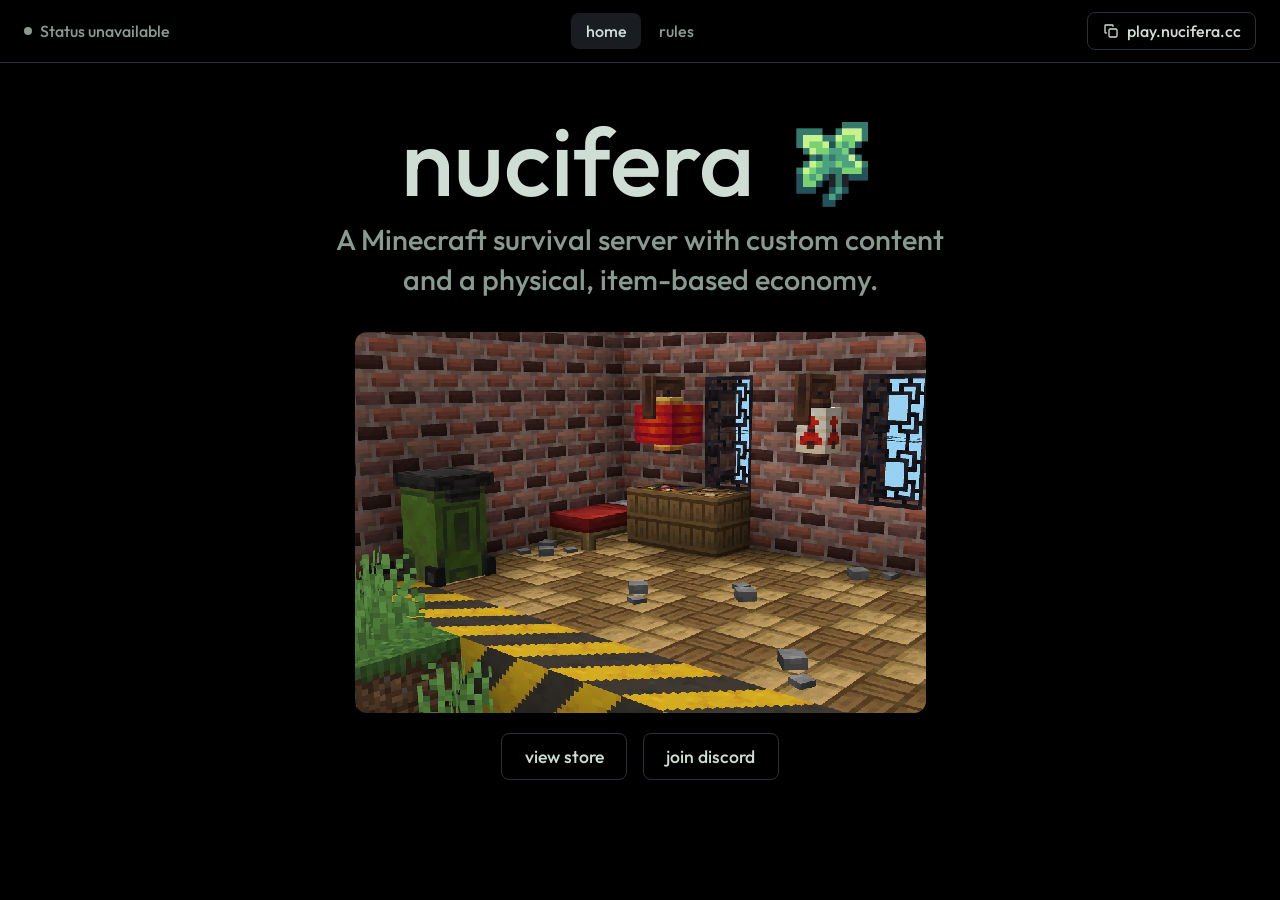
==== commit 0aeff915: "Add files via upload" ====
--- a/index.html
+++ b/index.html
@@ -5,6 +5,9 @@
     <meta name="viewport" content="width=device-width, initial-scale=1.0">
     <title>nucifera</title>
     <link rel="icon" type="image/x-icon" href="favicon.ico">
+    <link rel="preconnect" href="https://fonts.googleapis.com">
+    <link rel="preconnect" href="https://fonts.gstatic.com" crossorigin>
+    <link rel="stylesheet" href="https://fonts.googleapis.com/css2?family=Outfit:wght@100..900&display=swap">
     <link rel="stylesheet" href="style.css">
     <script src="script.js" defer></script>
 </head>
@@ -14,6 +17,11 @@
             <div id="player-count" class="player-count">
                 <span class="status-dot"></span>
                 <span class="player-count-text">Checking…</span>
+            </div>
+
+            <div class="nav-links">
+                <a class="nav-link" aria-current="page" href="index.html">home</a>
+                <a class="nav-link" href="rules.html">rules</a>
             </div>
 
             <button id="copy-ip" class="copy-ip" type="button" data-ip="play.nucifera.cc">
--- a/style.css
+++ b/style.css
@@ -1,4 +1,6 @@
-@import url('https://fonts.googleapis.com/css2?family=Outfit:wght@100..900&display=swap');
+@view-transition {
+    navigation: auto;
+}
 
 :root {
     --base: #000000;
@@ -30,6 +32,7 @@
 }
 
 #navbar {
+    view-transition-name: navbar;
     position: sticky;
     top: 0;
     z-index: 10;
@@ -40,10 +43,49 @@
 
 .nav-inner {
     padding: 0.75rem 1.5rem;
-    display: flex;
-    align-items: center;
-    justify-content: space-between;
+    display: grid;
+    grid-template-columns: 1fr auto 1fr;
+    grid-template-areas: "count links copy";
+    align-items: center;
     gap: 1rem;
+}
+
+.player-count {
+    grid-area: count;
+    justify-self: start;
+}
+
+.copy-ip {
+    grid-area: copy;
+    justify-self: end;
+}
+
+.nav-links {
+    grid-area: links;
+    display: flex;
+    gap: 0.25rem;
+}
+
+.nav-link {
+    -webkit-tap-highlight-color: transparent;
+    padding: 0.5rem 0.9rem;
+    color: var(--muted);
+    border-radius: 8px;
+    font-size: 1rem;
+    text-decoration: none;
+}
+.nav-link:hover {
+    color: var(--text);
+}
+.nav-link[aria-current="page"],
+.nav-link[aria-current="page"]:hover {
+    color: var(--text);
+    background: color-mix(in srgb, var(--selection) 60%, var(--base));
+    cursor: default;
+}
+.nav-link:focus-visible {
+    outline: 2px solid var(--muted);
+    outline-offset: 2px;
 }
 
 .player-count {
@@ -71,6 +113,7 @@
 }
 
 .copy-ip {
+    -webkit-tap-highlight-color: transparent;
     display: flex;
     align-items: center;
     gap: 0.5rem;
@@ -188,6 +231,7 @@
 }
 
 .link-button {
+    -webkit-tap-highlight-color: transparent;
     padding: 0.7rem 1.4rem;
     color: var(--text);
     border: 1px solid var(--selection);
@@ -205,13 +249,107 @@
     outline-offset: 2px;
 }
 
+main.rules {
+    align-items: stretch;
+    max-width: 760px;
+    gap: 2.5rem;
+}
+
+.page-heading {
+    margin: 0;
+    color: var(--text);
+    font-size: clamp(2.5rem, 10vw, 4rem);
+    font-weight: 500;
+    line-height: 1;
+    text-align: center;
+}
+
+.rule-section {
+    display: flex;
+    flex-direction: column;
+    gap: 1rem;
+}
+
+.rule-section h2 {
+    margin: 0;
+    color: var(--text);
+    font-size: 1.6rem;
+    font-weight: 500;
+}
+
+.rule {
+    padding: 1.25rem 1.5rem;
+    border-radius: 12px;
+}
+
+.rule h3 {
+    margin: 0 0 0.4rem;
+    color: var(--text);
+    font-size: 1.2rem;
+    font-weight: 500;
+}
+
+.rule p {
+    margin: 0;
+    color: var(--muted);
+    line-height: 1.5;
+}
+
+.rule-lists {
+    display: grid;
+    grid-template-columns: repeat(auto-fit, minmax(220px, 1fr));
+    gap: 1.25rem;
+    margin-top: 1.25rem;
+}
+
+.rule-list h4 {
+    margin: 0 0 0.5rem;
+    font-size: 1rem;
+    font-weight: 600;
+}
+.rule-list.not-allowed h4 {
+    color: #f87171;
+}
+.rule-list.allowed h4 {
+    color: #4ade80;
+}
+
+.rule-list ul {
+    margin: 0;
+    padding-left: 1.2rem;
+    color: var(--muted);
+    line-height: 1.5;
+}
+.rule-list li + li {
+    margin-top: 0.35rem;
+}
+
+@media (max-width: 640px) {
+    .nav-inner {
+        grid-template-columns: 1fr auto;
+        grid-template-areas:
+            "count copy"
+            "links links";
+        row-gap: 0.5rem;
+    }
+
+    .nav-links {
+        justify-self: center;
+    }
+}
+
 @media (max-width: 480px) {
     .nav-inner {
         padding: 0.6rem 1rem;
     }
 
+    .rule {
+        padding: 1rem 1.1rem;
+    }
+
     .player-count,
-    .copy-ip {
+    .copy-ip,
+    .nav-link {
         font-size: 0.9rem;
     }
 
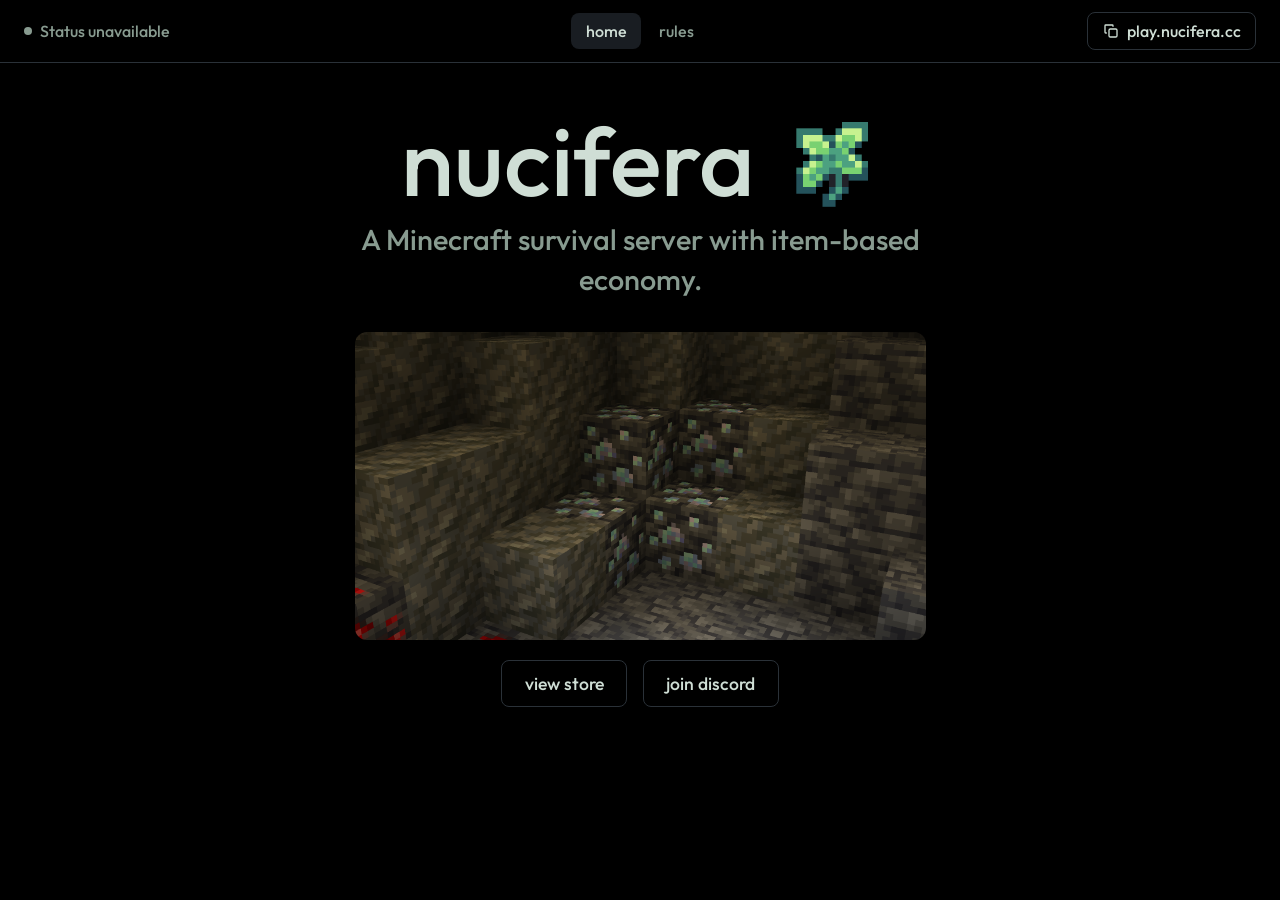
==== commit 7be77710: "Update index.html" ====
--- a/index.html
+++ b/index.html
@@ -45,7 +45,7 @@
 
         <div id="page-description">
             <p class="description">
-                A Minecraft survival server with custom content and a physical, item-based economy.
+                A Minecraft survival server with item-based economy.
             </p>
         </div>
 
